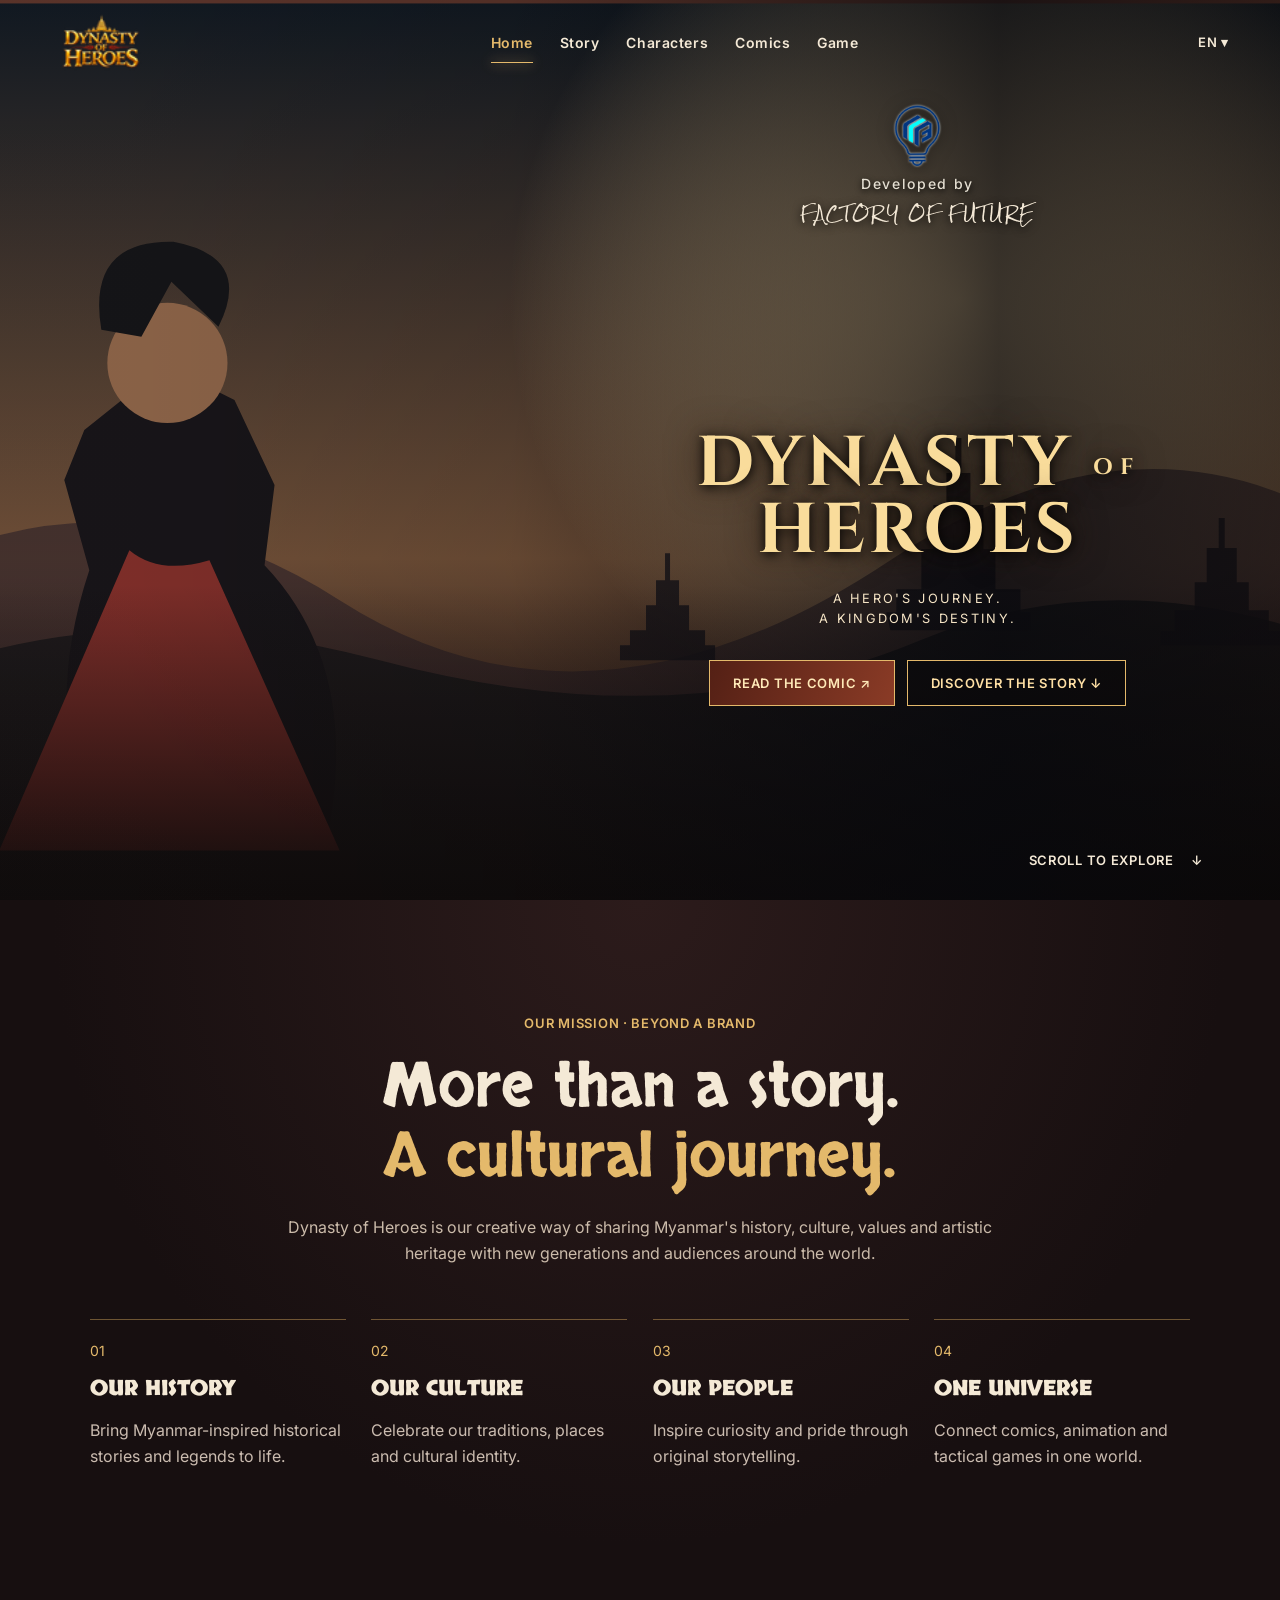
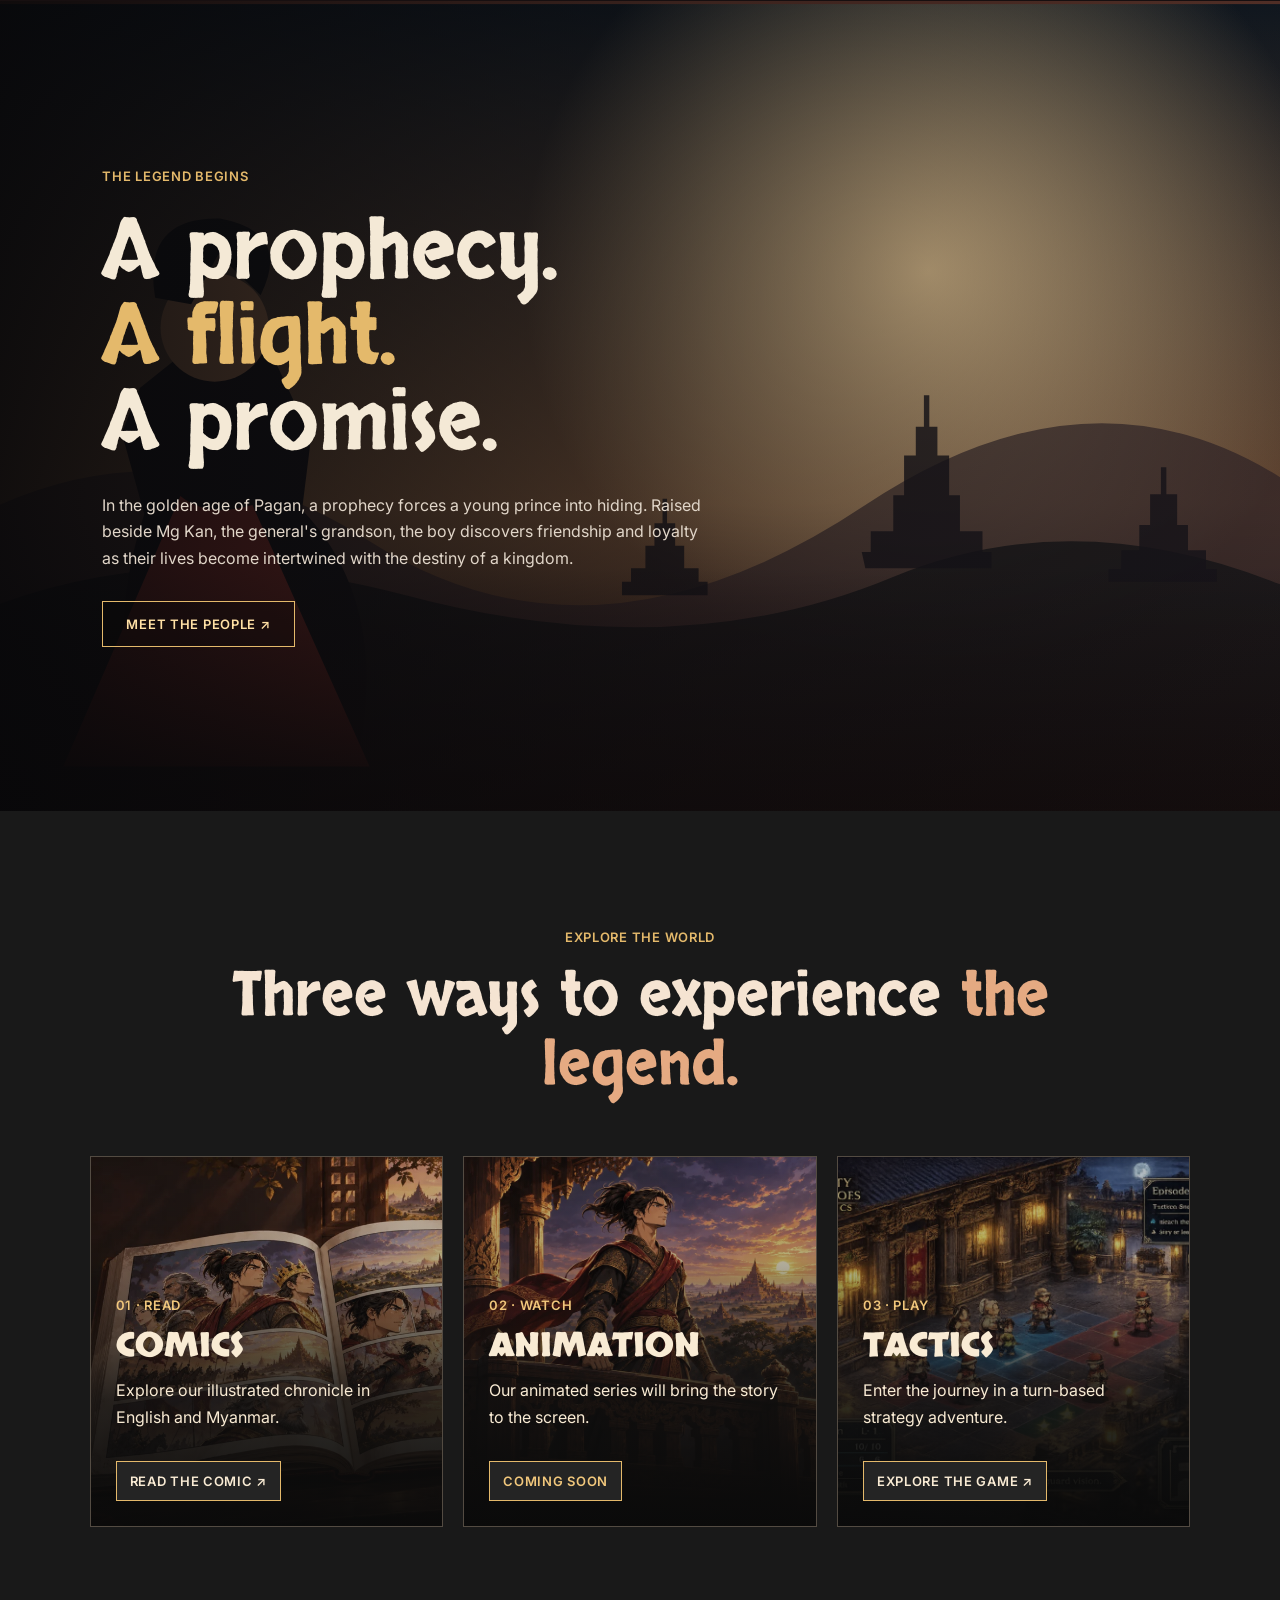
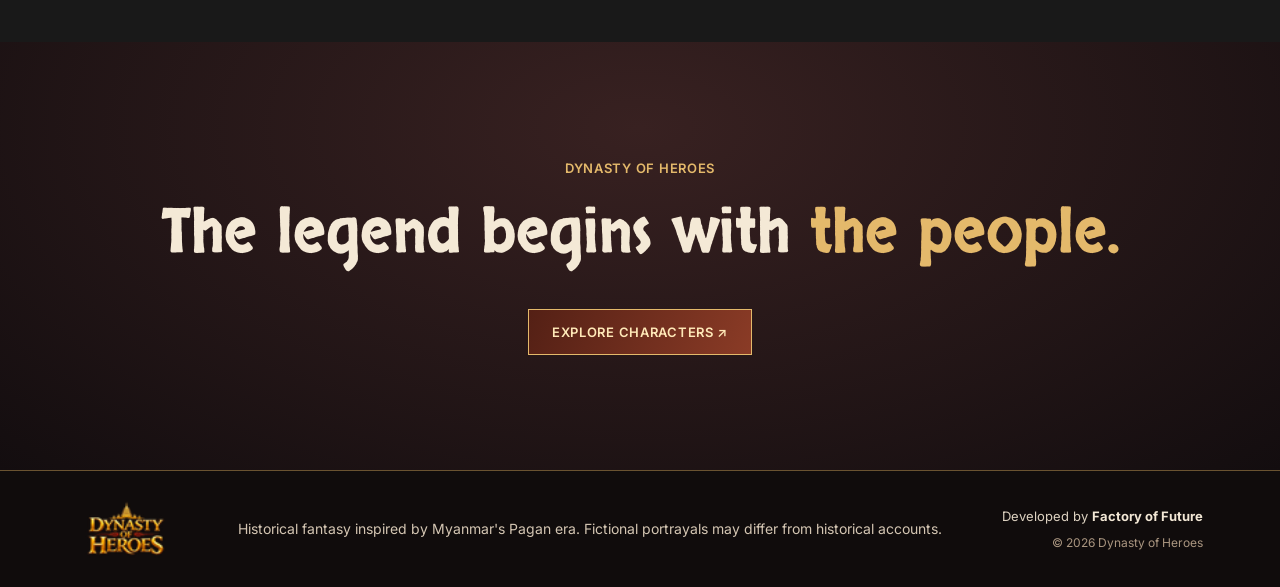
==== index.html @ d88816ef "Restore Cinzel hero title and balance homepage typography" ====
<!doctype html>
<html lang="en"><head><meta charset="utf-8"><meta name="viewport" content="width=device-width,initial-scale=1"><meta name="theme-color" content="#11100f"><title>Dynasty of Heroes — History Meets Legend</title><meta name="description" content="Discover Dynasty of Heroes: Myanmar-inspired history and culture through comics, animation and tactical games."><link rel="stylesheet" href="style.css?v=20261126-comics"><link rel="stylesheet" href="home-brand.css?v=20261126-home-type-mix"></head>
<body class="home-page"><div id="progress"></div><header class="site-header"><a class="brand" href="index.html" aria-label="Dynasty of Heroes homepage"><img class="brand-logo" src="assets/avatar.png" alt="Dynasty of Heroes"></a><button class="menu-toggle" aria-expanded="false" aria-label="Toggle menu">☰</button><nav class="site-menu"><a class="active" href="index.html">Home</a><a href="story.html">Story</a><a href="characters.html">Characters</a><a href="comics.html">Comics</a><a href="game.html">Game</a></nav><span class="language">EN ▾</span></header>
<main>
<section class="hero" id="home"><video class="hero-media" autoplay muted loop playsinline preload="metadata" poster="assets/hero-poster.svg"><source src="assets/GoldenWarrior_FutureWind_Banner_CalmDark.mp4" type="video/mp4"></video><div class="hero-shade"></div><div class="hero-copy"><div class="studio-credit"><img class="studio-credit__mark" src="assets/factory-of-future-mark.png" alt="" width="1143" height="1376"><span class="studio-credit__eyebrow">Developed by</span><span class="studio-credit__name">Factory of Future</span></div><h1>DYNASTY <i>OF</i><br>HEROES</h1><p>A HERO'S JOURNEY.<br>A KINGDOM'S DESTINY.</p><div class="actions"><a class="button gold" href="comics.html">READ THE COMIC ↗</a><a class="button outline" href="story.html">DISCOVER THE STORY ↓</a></div></div><div class="scroll-hint">SCROLL TO EXPLORE <span>↓</span></div></section>
<section class="purpose section-padding" id="mission"><div class="section-label">OUR MISSION · BEYOND A BRAND</div><h2>More than a story.<br><em>A cultural journey.</em></h2><p class="section-intro">Dynasty of Heroes is our creative way of sharing Myanmar's history, culture, values and artistic heritage with new generations and audiences around the world.</p><div class="four"><article><span>01</span><h3>OUR HISTORY</h3><p>Bring Myanmar-inspired historical stories and legends to life.</p></article><article><span>02</span><h3>OUR CULTURE</h3><p>Celebrate our traditions, places and cultural identity.</p></article><article><span>03</span><h3>OUR PEOPLE</h3><p>Inspire curiosity and pride through original storytelling.</p></article><article><span>04</span><h3>ONE UNIVERSE</h3><p>Connect comics, animation and tactical games in one world.</p></article></div></section>
<section class="story-scene" id="story"><video autoplay muted loop playsinline preload="none" poster="assets/hero-poster.svg"><source src="assets/HeroesBeneaththeGoldenPagoda_banner_4K.mp4" type="video/mp4"></video><div class="story-overlay"></div><div class="story-copy"><span class="section-label">THE LEGEND BEGINS</span><h2>A prophecy.<br><em>A flight.</em><br>A promise.</h2><p>In the golden age of Pagan, a prophecy forces a young prince into hiding. Raised beside Mg Kan, the general's grandson, the boy discovers friendship and loyalty as their lives become intertwined with the destiny of a kingdom.</p><a href="characters.html" class="button outline">MEET THE PEOPLE ↗</a></div></section>
<section class="experiences section-padding" id="experiences"><span class="section-label">EXPLORE THE WORLD</span><h2>Three ways to experience <em>the legend.</em></h2><div class="experience-grid"><article class="experience"><img src="assets/home-comics.webp" alt="An open Dynasty of Heroes comic" loading="lazy"><div class="experience-copy"><span>01 · READ</span><h3>COMICS</h3><p>Explore our illustrated chronicle in English and Myanmar.</p><a class="coming" href="comics.html">READ THE COMIC ↗</a></div></article><article class="experience"><img src="assets/home-animation.webp" alt="The hero overlooking ancient Bagan at dusk" loading="lazy"><div class="experience-copy"><span>02 · WATCH</span><h3>ANIMATION</h3><p>Our animated series will bring the story to the screen.</p><span class="coming">COMING SOON</span></div></article><article class="experience"><img src="assets/home-tactics.webp" alt="Dynasty of Heroes Tactics demo showing the palace escape mission" loading="lazy"><div class="experience-copy"><span>03 · PLAY</span><h3>TACTICS</h3><p>Enter the journey in a turn-based strategy adventure.</p><a class="coming" href="game.html">EXPLORE THE GAME ↗</a></div></article></div></section>
<section class="closing section-padding"><span class="section-label">DYNASTY OF HEROES</span><h2>The legend begins with <em>the people.</em></h2><a class="button gold" href="characters.html">EXPLORE CHARACTERS ↗</a></section></main>
<footer><a class="brand" href="index.html" aria-label="Dynasty of Heroes homepage"><img class="brand-logo" src="assets/avatar.png" alt="Dynasty of Heroes"></a><span>Historical fantasy inspired by Myanmar's Pagan era. Fictional portrayals may differ from historical accounts.</span><span class="site-credit">Developed by <strong>Factory of Future</strong><small>© 2026 Dynasty of Heroes</small></span></footer><script src="main.js"></script></body></html>
---- style.css ----
@import url('https://fonts.googleapis.com/css2?family=Cinzel:wght@400;500;600;700&family=Inter:wght@400;500;600&family=Skranji:wght@400;700&display=swap');
:root{--bg:#100c0c;--black:#151013;--gold:#e4b96b;--gold2:#f7deae;--cream:#f7e9cf;--maroon:#591e22;--line:rgba(225,177,99,.43)}*{box-sizing:border-box}html{scroll-behavior:smooth}body{margin:0;background:var(--bg);color:#f4e9d6;font-family:Georgia,serif;overflow-x:hidden}a{color:inherit;text-decoration:none}button{font:inherit;cursor:pointer}button:focus-visible,a:focus-visible,.character-card:focus-visible{outline:2px solid #f2ce83;outline-offset:4px}img{max-width:100%;display:block}em{font-style:normal;color:var(--gold)}h1,h2,h3,p{margin-top:0}h1,h2,h3{font-family:Cinzel,Georgia,serif}#progress{position:fixed;top:0;left:0;height:2px;width:0;background:var(--gold);z-index:150}.site-header{position:fixed;left:0;right:0;top:0;z-index:100;min-height:76px;display:flex;align-items:center;justify-content:space-between;gap:20px;padding:12px clamp(20px,4vw,74px);background:linear-gradient(180deg,rgba(8,8,12,.91),rgba(8,8,12,.56) 78%,transparent);border-bottom:1px solid rgba(255,208,120,.12);backdrop-filter:blur(8px)}.brand{display:flex;align-items:center;gap:9px;color:var(--gold2);font-family:Cinzel,Georgia,serif;font-size:18px;line-height:1;font-weight:700;letter-spacing:.06em;white-space:nowrap}.brand small{display:block;font-size:13px;margin-top:4px}.temple{font-size:36px;color:var(--gold)}.site-menu{display:flex;gap:clamp(12px,2.1vw,34px);align-items:center}.site-menu a{font:600 11px Inter,sans-serif;letter-spacing:.13em;position:relative;transition:color .25s}.site-menu a:hover,.site-menu a.active{color:var(--gold)}.site-menu a.active:after{content:'';position:absolute;height:1px;background:var(--gold);left:0;right:0;bottom:-12px;box-shadow:0 0 12px var(--gold)}.language{font:600 11px Inter,sans-serif;letter-spacing:.08em}.menu-toggle{display:none;background:none;color:var(--gold2);border:1px solid var(--line);padding:8px 12px}.section-label,.eyebrow{font:600 11px Inter,sans-serif;letter-spacing:.28em;color:var(--gold);text-transform:uppercase}.hero{height:100svh;min-height:580px;position:relative;display:flex;align-items:center;justify-content:flex-end;isolation:isolate}.hero-media,.story-scene video{position:absolute;inset:0;width:100%;height:100%;object-fit:cover;z-index:-2;background:linear-gradient(100deg,#24120f,#654233)}.hero-shade{position:absolute;inset:0;z-index:-1;background:linear-gradient(90deg,rgba(0,0,0,.04) 10%,rgba(0,0,0,.12) 40%,rgba(6,7,11,.75) 78%,rgba(5,4,5,.5)),linear-gradient(0deg,#100c0c,transparent 35%)}.hero-copy{width:min(520px,43vw);margin-right:clamp(25px,8vw,150px);padding-top:80px;text-align:center}.hero-copy h1{font-size:clamp(43px,5.5vw,94px);line-height:.95;letter-spacing:.045em;margin:17px 0 24px;text-shadow:0 2px 12px #000,0 0 35px #25170c;color:#f9dc9b}.hero-copy h1 i{display:inline-block;font-style:normal;font-size:.32em;letter-spacing:.3em;vertical-align:middle}.hero-copy p{letter-spacing:.18em;font-size:clamp(12px,1vw,17px);line-height:1.6;color:#f6e5c6}.actions{display:flex;gap:12px;justify-content:center;margin-top:30px;flex-wrap:wrap}.button{font:600 11px Inter,sans-serif;letter-spacing:.12em;display:inline-flex;align-items:center;justify-content:center;text-align:center;min-height:46px;padding:13px 23px;border:1px solid var(--gold);transition:background .25s,transform .3s,box-shadow .3s}.button:hover{transform:translateY(-2px);box-shadow:0 6px 30px rgba(226,164,73,.19)}.button.gold{background:linear-gradient(110deg,#542015,#8a3b26);color:#ffe9b8}.button.outline{background:rgba(10,8,8,.34);color:#ffe0a5}.scroll-hint{position:absolute;bottom:32px;right:6%;font:600 10px Inter,sans-serif;letter-spacing:.18em}.scroll-hint span{margin-left:14px}.section-padding{padding:clamp(70px,9vw,145px) clamp(22px,7vw,125px)}.purpose{background:radial-gradient(ellipse at center top,#2c1b1b,#170f10 65%);text-align:center}.purpose h2,.experiences h2,.closing h2{font-size:clamp(34px,4.8vw,72px);line-height:1.13;font-weight:500;margin:22px 0}.section-intro{max-width:750px;line-height:1.8;color:#cbbbaa;margin:0 auto 52px}.four{display:grid;grid-template-columns:repeat(4,1fr);gap:clamp(17px,2vw,35px);text-align:left}.four article{border-top:1px solid var(--line);padding-top:20px}.four article span{color:var(--gold);font-size:14px}.four h3{font-size:21px;margin:14px 0}.four p{font-size:15px;line-height:1.65;color:#cbbcb0}.story-scene{position:relative;min-height:90svh;display:flex;align-items:center;isolation:isolate;background:#191518}.story-scene video{object-position:center}.story-overlay{position:absolute;inset:0;background:linear-gradient(90deg,rgba(7,7,9,.9),rgba(7,7,9,.38) 56%,rgba(7,7,9,.15)),linear-gradient(0deg,#160e0e,transparent 30%);z-index:-1}.story-copy{margin-left:clamp(24px,8vw,150px);width:min(600px,74vw);padding:100px 0}.story-copy h2{font-size:clamp(48px,6.5vw,110px);font-weight:500;line-height:1.03;margin:25px 0}.story-copy p{font-size:clamp(16px,1.35vw,20px);line-height:1.8;color:#e1d6c9;margin-bottom:30px}.experiences{background:#191919;color:#f5e4d2;text-align:center}.experiences h2{max-width:900px;margin:16px auto 55px}.experiences em{color:#e5aa82}.experience-grid{display:grid;grid-template-columns:repeat(3,minmax(0,1fr));gap:20px}.experience{height:clamp(300px,29vw,440px);position:relative;text-align:left;overflow:hidden;background:#151515;border:1px solid rgba(184,164,139,.38)}.experience img{position:absolute;inset:0;width:100%;height:100%;object-fit:cover;filter:saturate(.72)}.experience img[src$="home-comics.webp"]{object-position:65% center}
.experience img[src$="home-animation.webp"]{object-position:center 22%}
.experience:after{content:'';position:absolute;inset:0;background:linear-gradient(0deg,rgba(10,10,10,.98),rgba(14,14,14,.86) 34%,rgba(18,18,18,.30) 72%,rgba(18,18,18,.20))}.experience-copy{position:absolute;z-index:1;inset:auto 20px 25px 25px;color:#f9ebd4}.experience-copy span{font:600 11px Inter,sans-serif;letter-spacing:.15em;color:#f1c77c}.experience-copy h3{font-size:clamp(27px,2.6vw,43px);margin:9px 0}.experience-copy p{font-size:14px;line-height:1.65;max-width:290px}.experience-copy .coming{display:inline-block;margin-top:15px;padding:11px 13px;border:1px solid var(--gold);background:#242424;font-size:10px}.closing{text-align:center;background:radial-gradient(ellipse at 50% 20%,#382121,#130d0f)}.closing .button{margin-top:18px}footer{border-top:1px solid var(--line);padding:28px clamp(20px,6vw,95px);display:flex;align-items:center;justify-content:space-between;gap:20px;font:12px Inter,sans-serif;color:#aa9680}footer .brand{font-size:14px;color:var(--gold)}.characters-intro{text-align:center;padding:180px 25px 90px;background:linear-gradient(180deg,rgba(14,10,12,.62),#120c0e),url('assets/sunset.svg') center/cover}.characters-intro h1{font-size:clamp(54px,8vw,135px);font-weight:500;margin:15px 0 26px;color:#f7dba2}.fiction{margin:auto;max-width:850px;border-top:1px solid var(--line);padding-top:27px}.fiction h2{color:var(--gold);font-size:23px}.fiction p{line-height:1.8;color:#decfba;font-size:15px}.roster-section{padding:55px clamp(20px,5vw,85px) 40px;background:linear-gradient(135deg,#211113,#100d0f 55%)}.roster-section:nth-of-type(odd){background:linear-gradient(110deg,#140d10,#291718)}.roster-heading{display:flex;gap:24px;align-items:center;margin-bottom:28px;border-bottom:1px solid var(--line);padding-bottom:13px}.roster-heading span{color:var(--gold);font:12px Inter,sans-serif}.roster-heading h2{margin:0;font-size:clamp(23px,3vw,40px);font-weight:500}.roster-heading small{font-size:.42em;letter-spacing:.1em;color:var(--gold);display:inline-block;margin-left:12px}.roster-grid{display:grid;grid-template-columns:repeat(4,minmax(0,1fr));gap:18px}.roster-grid#roster-main{grid-template-columns:minmax(210px,320px)}.character-card{background:linear-gradient(#29191b,#130e10);border:1px solid rgba(214,169,92,.47);padding:0;min-width:0;text-align:left;color:var(--cream);overflow:hidden;cursor:pointer;transition:transform .3s,border-color .3s,box-shadow .3s}.character-card:hover{transform:translateY(-5px);border-color:var(--gold);box-shadow:0 14px 40px rgba(0,0,0,.3)}.portrait{aspect-ratio:3/4;overflow:hidden;position:relative;background:radial-gradient(circle at 50% 20%,#805d43,#171115)}.portrait img{width:100%;height:100%;object-fit:cover;object-position:center 20%;transition:transform .45s}.character-card:hover img{transform:scale(1.04)}.character-summary{padding:18px 15px 20px}.character-summary h3{margin:0 0 7px;font:500 clamp(17px,1.5vw,23px) Cinzel,serif}.character-summary p{margin:0 0 15px;color:#c9ab7e;font-style:italic;font-size:14px}.view-profile{font:600 11px Inter,sans-serif;color:var(--gold);letter-spacing:.12em;border-top:1px solid rgba(214,169,92,.23);display:block;padding-top:12px}.modal{position:fixed;inset:0;z-index:200;display:none;align-items:center;justify-content:center;padding:25px;background:rgba(4,4,6,.87);backdrop-filter:blur(12px)}.modal.open{display:flex}.modal-inner{position:relative;width:min(1280px,96vw);max-height:93vh;overflow:auto;display:grid;grid-template-columns:46% 54%;border:2px solid #b47b30;background:radial-gradient(circle at 100% 0%,#241c1d,#100e11 70%);box-shadow:0 0 0 6px rgba(15,9,5,.8),0 0 0 8px rgba(224,169,78,.5),0 30px 100px #000}.modal-close{position:absolute;right:17px;top:16px;z-index:1;background:#581b21;border:1px solid var(--gold);color:#ffe0a7;width:47px;height:47px;font-size:32px}.modal-image{min-height:570px;background:#36251c}.modal-image img{width:100%;height:100%;object-fit:cover;object-position:center top}.modal-text{padding:clamp(35px,4.2vw,75px);overflow:auto}.modal-text h2{font-size:clamp(45px,5vw,83px);font-weight:500;margin:17px 0 0;color:#f4d49c}.detail-title{color:var(--gold);font-size:26px;font-style:italic}.modal-text blockquote{margin:20px 0;font-size:19px;color:#e6cfab;font-style:italic}.modal-text p{line-height:1.7;color:#e3d5c5}.facts{margin:27px 0;border-top:1px solid var(--line)}.facts div{border-bottom:1px solid var(--line);padding:14px 0;display:grid;grid-template-columns:125px 1fr;gap:15px}.facts b{color:var(--gold);font-size:13px}.facts span{font-size:15px}.modal-text h3{font-size:22px;color:var(--gold)}.trait-list{display:grid;grid-template-columns:repeat(2,1fr);gap:12px}.trait{border:1px solid var(--line);padding:15px;background:linear-gradient(120deg,rgba(50,80,28,.3),transparent);text-align:center;font-size:13px}.trait span{display:block;font-size:27px;color:#b9db73;margin-bottom:8px}@media(min-width:1500px){.roster-grid{grid-template-columns:repeat(6,minmax(0,1fr))}}@media(max-width:950px){.site-header{min-height:68px}.menu-toggle{display:block}.site-menu{position:absolute;top:68px;left:0;right:0;display:none;flex-direction:column;background:#130e11;padding:30px}.site-menu.open{display:flex}.language{display:none}.hero-copy{width:55%;margin-right:3vw}.four{grid-template-columns:repeat(2,1fr)}.experience-grid{grid-template-columns:1fr}.experience{height:360px}.roster-grid{grid-template-columns:repeat(3,minmax(0,1fr))}.modal-inner{grid-template-columns:42% 58%}.modal-text{padding:32px}.modal-image{min-height:500px}}@media(max-width:600px){.hero{min-height:650px;height:100svh;align-items:flex-end;justify-content:center}.hero-copy{width:100%;margin:0;padding:30px 20px 90px}.hero-shade{background:linear-gradient(0deg,#130b0d 5%,rgba(15,9,11,.68) 50%,rgba(15,9,11,.08))}.hero-media{object-position:34% center}.hero-copy h1{font-size:54px}.four{grid-template-columns:1fr}.story-copy{margin-left:22px;width:85vw}.story-copy h2{font-size:54px}.roster-section{padding:38px 15px}.roster-grid{grid-template-columns:repeat(2,minmax(0,1fr));gap:10px}.roster-grid#roster-main{grid-template-columns:1fr 1fr}.character-summary{padding:12px}.character-summary h3{font-size:15px}.character-summary p{font-size:12px}.roster-heading h2{font-size:24px}.roster-heading small{display:block;margin:5px 0 0}.modal{padding:15px}.modal-inner{grid-template-columns:1fr;max-height:94vh}.modal-image{min-height:0;height:35vh}.modal-text{padding:25px}.modal-text h2{font-size:44px}.facts div{grid-template-columns:90px 1fr}.characters-intro{padding-top:130px}footer{flex-direction:column;text-align:center}}@media(prefers-reduced-motion:reduce){*,*:before,*:after{scroll-behavior:auto!important;transition:none!important;animation:none!important}}
/* Approved DOH portraits: one 6-column × 4-row sprite sheet; replaces placeholders on upload. */
.has-character-sprite .portrait,.has-character-sprite .modal-image{background-image:url('assets/DOH_22_Character_Portraits_Sprite.jpg');background-size:600% 400%;background-position:var(--sprite-x,0%) var(--sprite-y,0%);background-repeat:no-repeat}
.has-character-sprite .portrait img,.has-character-sprite .modal-image img{opacity:0}

/* Character page approved hero composition — wide Pagan panorama, centered main hero. */
.characters-intro.character-feature-banner{min-height:730px;padding:116px 24px 56px;text-align:center;background:
linear-gradient(180deg,rgba(11,8,12,.38) 0%,rgba(14,10,11,.12) 30%,rgba(14,9,11,.78) 100%),
url("assets/sunset.svg") center center/cover no-repeat;display:flex;flex-direction:column;align-items:center;}
.character-feature-banner h1{font-weight:500;letter-spacing:.13em;font-size:clamp(54px,6vw,105px);line-height:1.1;margin:12px 0 32px;text-shadow:0 4px 30px rgba(0,0,0,.9)}
.feature-center{width:100%;display:flex;flex-direction:column;align-items:center;gap:15px}
.feature-index{font:600 11px Inter,sans-serif;color:#f4d394;letter-spacing:.27em;text-shadow:0 2px 13px #000}
.character-feature-banner .roster-grid#roster-main{display:block;width:min(360px,84vw);margin:auto}
.character-feature-banner .character-card{width:100%;text-align:center;background:linear-gradient(180deg,rgba(23,16,17,.36),rgba(20,13,15,.95));border:1px solid #d1a25d;box-shadow:0 14px 50px rgba(0,0,0,.52)}
.character-feature-banner .portrait{height:260px;aspect-ratio:auto;background-color:#281b20}
.character-feature-banner .portrait img{object-position:center 26%}
.character-feature-banner .character-summary{padding:13px 18px 17px}
.character-feature-banner .character-summary h3{font-size:25px}
.character-feature-banner .character-summary p{font-size:16px;margin-bottom:7px}
.character-feature-banner .view-profile{margin:10px auto 0;max-width:210px;padding:12px;border:1px solid rgba(227,181,109,.65);background:rgba(61,24,24,.48)}
.character-disclaimer{background:#1b1011;text-align:center;padding:20px 24px 28px;border-bottom:1px solid rgba(225,177,99,.3)}
.character-disclaimer .fiction{padding-top:15px}
.character-disclaimer .fiction h2{font-size:17px;margin:0 0 8px}
.character-disclaimer .fiction p{font-size:13px;line-height:1.5;margin:0}
@media(max-width:600px){.characters-intro.character-feature-banner{padding:110px 12px 26px;min-height:640px}.character-feature-banner h1{font-size:43px;letter-spacing:.07em}.character-feature-banner .portrait{height:240px}.character-disclaimer{padding:15px}.character-feature-banner .roster-grid#roster-main{width:min(290px,88vw)}}

/* Character hero: one continuous cinematic banner, no isolated top card or blank column. */
.characters-intro.character-feature-banner{
  position:relative;overflow:hidden;isolation:isolate;
  min-height:clamp(620px,67vw,850px);
  display:flex;flex-direction:column;justify-content:flex-start;align-items:center;
  padding:116px clamp(18px,5vw,75px) 45px;
  background:linear-gradient(180deg,rgba(8,8,12,.30) 0%,rgba(10,8,11,.12) 40%,rgba(12,8,10,.93) 100%),url("assets/sunset.svg") center/cover no-repeat;
}
.characters-intro.character-feature-banner::before{
 content:"";position:absolute;inset:0;z-index:-1;pointer-events:none;
 background:radial-gradient(ellipse 48% 52% at 52% 64%,rgba(191,103,52,.12),transparent),linear-gradient(90deg,rgba(0,0,0,.17),transparent 40%,rgba(0,0,0,.2));
}
.character-feature-banner h1{margin:12px auto 28px;text-align:center;font-size:clamp(52px,5.5vw,92px);line-height:1.15;letter-spacing:.13em}
.character-feature-banner .feature-center{width:min(100%,1050px);min-height:380px;display:flex;flex-direction:column;align-items:center;gap:4px}
.character-feature-banner .roster-grid#roster-main{width:100%;max-width:none;margin:0;display:flex;justify-content:center}
.character-feature-banner .roster-grid#roster-main .character-card{
 position:relative;display:grid;grid-template-columns:minmax(240px,46%) minmax(270px,1fr);
 align-items:center;overflow:visible;width:min(100%,960px);min-height:355px;
 background:transparent;border:none;box-shadow:none;text-align:left;
 transform:none;
}
.character-feature-banner .roster-grid#roster-main .character-card:hover{box-shadow:none;transform:none}
.character-feature-banner .roster-grid#roster-main .portrait{
 width:100%;height:350px;aspect-ratio:auto;border:none;
 background-color:transparent;background-repeat:no-repeat;
 background-size:contain;background-position:center 30%;
 overflow:hidden;
 mask-image:linear-gradient(to bottom,#000 72%,transparent 100%);
 -webkit-mask-image:linear-gradient(to bottom,#000 72%,transparent 100%)
}
.character-feature-banner .roster-grid#roster-main .portrait img{
 width:100%;height:100%;object-fit:contain;object-position:center bottom;
 filter:drop-shadow(0 14px 27px rgba(0,0,0,.65))
}
.character-feature-banner .roster-grid#roster-main .character-summary{
 display:flex;flex-direction:column;align-items:flex-start;justify-content:center;
 padding:25px 14px 20px clamp(15px,3vw,56px);
 text-align:left;
}
.character-feature-banner .roster-grid#roster-main .character-summary h3{font-size:clamp(35px,3.8vw,64px);font-weight:400;margin-bottom:8px;text-shadow:0 3px 20px #130809}
.character-feature-banner .roster-grid#roster-main .character-summary p{font-size:clamp(19px,1.7vw,28px);color:#f4bd71;margin:0 0 18px}
.character-feature-banner .roster-grid#roster-main .view-profile{
 max-width:none;margin:0;padding:14px 24px;
 color:var(--gold2);font:600 11px Inter,sans-serif;
 border:1px solid var(--gold);letter-spacing:.16em;
 background:rgba(30,11,13,.76);transition:background .2s
}
.character-feature-banner .roster-grid#roster-main .character-card:hover .view-profile{background:rgba(97,40,23,.93)}
.character-disclaimer{position:relative;z-index:1}
@media(max-width:700px){
 .characters-intro.character-feature-banner{min-height:630px;padding:100px 14px 20px}
 .character-feature-banner h1{font-size:clamp(43px,9vw,70px);letter-spacing:.055em;margin-bottom:15px}
 .character-feature-banner .feature-center{min-height:440px}
 .character-feature-banner .roster-grid#roster-main .character-card{grid-template-columns:1fr;min-height:0;max-width:375px}
 .character-feature-banner .roster-grid#roster-main .portrait{height:280px}
 .character-feature-banner .roster-grid#roster-main .character-summary{padding:5px 10px 20px;align-items:center;text-align:center}
 .character-feature-banner .roster-grid#roster-main .character-summary h3{font-size:34px}
 .character-feature-banner .roster-grid#roster-main .character-summary p{font-size:20px;margin-bottom:12px}
 .character-feature-banner .roster-grid#roster-main .view-profile{margin:0 auto}
}

/* ==========================================================================
   DYNASTY OF HEROES | Characters page V4
   Layer contract:
   1. Full-page forest parallax: assets/characters-forest.svg
   2. Featured Mg Kan scene: assets/characters-forest.svg (replace separately)
   3. Independent hero foreground: assets/mg-kan-cutout.png
      (original cinematic video is shown until transparent PNG is provided)
   4. Every title, caption, and Details control is real HTML.
   ========================================================================== */
body.characters-page{background:#0d1011;isolation:isolate}
.characters-page-backdrop{position:fixed;inset:0;overflow:hidden;z-index:0;pointer-events:none}
.characters-page-backdrop__art{position:absolute;inset:-16%;background:
  linear-gradient(180deg,rgba(9,12,13,.22),rgba(10,10,13,.58) 47%,rgba(7,7,11,.88)),
  url("assets/characters-forest.svg") center center/cover no-repeat;
  transform:translate3d(0,var(--character-parallax,0px),0);
  will-change:transform;}
.characters-page main{position:relative;z-index:1}
.characters-page footer{position:relative;z-index:2;background:#100d0d}
.characters-page .site-header{position:fixed;background:linear-gradient(180deg,rgba(12,12,16,.80),rgba(15,11,14,.28));backdrop-filter:blur(9px);-webkit-backdrop-filter:blur(9px);border-bottom:1px solid rgba(226,187,113,.27)}
/* Header banner retains its own Pagan vista, not the forest scene. */
.characters-page .characters-intro.character-top-banner{
  min-height:270px;display:flex;flex-direction:column;justify-content:center;align-items:center;
  padding:94px 22px 31px;position:relative;text-align:center;
  background:
    linear-gradient(180deg,rgba(14,11,15,.52),rgba(14,9,11,.30) 60%,rgba(12,9,10,.79)),
    url("assets/sunset.svg") center center/cover no-repeat;
  border-bottom:1px solid #b17d39;
}
.characters-page .character-top-banner h1{
  font-size:clamp(50px,6vw,94px);font-weight:500;letter-spacing:.11em;
  margin:8px 0 6px;line-height:1.05;color:#f2d294;
  text-shadow:0 4px 26px rgba(0,0,0,.72)
}
.characters-page .characters-tagline{font-size:clamp(14px,1.22vw,18px);line-height:1.4;color:#f5e4c8;text-shadow:0 2px 13px #000;margin:8px 0 0}
.featured-hero{
  position:relative;isolation:isolate;overflow:hidden;
  min-height:clamp(340px,31vw,525px);display:flex;align-items:stretch;
  border-bottom:1px solid rgba(218,168,84,.55);
  background:#18211d;
}
.featured-hero__scene{
  position:absolute;inset:-16%;z-index:-2;
  background:
    linear-gradient(90deg,rgba(13,16,14,.06) 0%,rgba(13,16,14,.14) 41%,rgba(8,10,12,.62) 67%,rgba(7,8,9,.77)),
    url("assets/characters-forest.svg") center center/cover no-repeat;
  transform:translate3d(0,var(--feature-parallax,0px),0);
  will-change:transform;
}
.featured-hero:after{content:"";position:absolute;inset:0;pointer-events:none;z-index:-1;
  background:linear-gradient(0deg,rgba(9,8,10,.8) 0%,transparent 21%,transparent 72%,rgba(11,10,14,.17)),
  radial-gradient(ellipse at 29% 41%,rgba(225,173,93,.16),transparent 45%);
}
.featured-hero__content{
 width:min(100%,1430px);margin:auto;min-height:inherit;
 display:grid;grid-template-columns:54% 46%;align-items:stretch;
 padding:0 clamp(15px,3vw,40px);
}
.featured-hero__portrait{position:relative;min-height:inherit;overflow:hidden;pointer-events:none}
.featured-hero__video-fallback{
 position:absolute;inset:-5% auto -5% -16%;width:126%;height:110%;max-width:none;
 display:block;object-fit:cover;object-position:12% center;
 filter:contrast(1.07) saturate(.83) brightness(.79);
 mask-image:linear-gradient(90deg,transparent,#000 20%,#000 68%,transparent 98%),linear-gradient(180deg,#000 76%,transparent);
 -webkit-mask-image:linear-gradient(90deg,transparent,#000 20%,#000 68%,transparent 98%);
}
.featured-hero__cutout{
 position:absolute;bottom:-1%;left:0;width:100%;height:106%;object-fit:contain;object-position:center bottom;
 opacity:0;transition:opacity .35s ease;filter:drop-shadow(0 13px 35px rgba(0,0,0,.4));}
.featured-hero.has-cutout .featured-hero__cutout{opacity:1}
.featured-hero.has-cutout .featured-hero__video-fallback{opacity:0;visibility:hidden}
.featured-hero__copy{position:relative;padding:clamp(28px,4vw,65px) 12px;display:flex;flex-direction:column;justify-content:center;align-items:flex-start}
.featured-hero__copy h2{font-size:clamp(41px,5vw,82px);line-height:1;letter-spacing:.08em;font-weight:500;color:var(--gold2);margin:13px 0 2px;text-shadow:0 3px 20px #0d0b0e}
.featured-hero__subtitle{font-size:clamp(21px,2vw,28px);font-style:italic;color:#f2c880;margin:5px 0 16px}
.featured-hero__description{font-size:clamp(15px,1.37vw,20px);line-height:1.65;color:#f6ead6;width:min(445px,100%);margin:0 0 25px;text-shadow:0 2px 10px #0a0808}
.featured-hero__details{background:rgba(54,21,21,.59);color:#f7dc9e;min-height:48px}
.characters-page .character-disclaimer{background:rgba(16,13,14,.86);border-bottom:1px solid rgba(223,165,87,.28)}
.characters-page .roster-section{background:linear-gradient(180deg,rgba(12,10,12,.91),rgba(21,13,17,.87))!important;position:relative;backdrop-filter:blur(3px);border-bottom:1px solid rgba(199,143,75,.12)}
.characters-page .roster-section:nth-of-type(odd){background:linear-gradient(100deg,rgba(13,10,13,.89),rgba(26,14,18,.88))!important}
.characters-page #roster-family{grid-template-columns:repeat(7,minmax(0,1fr));gap:clamp(9px,1vw,16px)}
.characters-page .character-card{background:linear-gradient(160deg,#322025,#130d10);border-color:rgba(219,160,77,.65)}
.characters-page .character-card .portrait{overflow:hidden}
.characters-page .character-card[data-character-id="nga-htwe-yu"] .portrait{background-image:none!important}
.characters-page .character-card[data-character-id="nga-htwe-yu"] .portrait img{opacity:1!important;object-fit:cover;object-position:50% 16%}
.characters-page .character-summary h3,.characters-page .character-summary p,.characters-page .view-profile{position:relative;z-index:1}
/* labels are actual elements generated in characters.js, never burned into portrait pixels */
@media(max-width:1400px){.characters-page #roster-family{grid-template-columns:repeat(4,minmax(0,1fr));}}
@media(max-width:800px){.characters-page #roster-family{grid-template-columns:repeat(3,minmax(0,1fr));}}
@media(max-width:600px){
 .characters-page .characters-intro.character-top-banner{min-height:220px;padding:83px 12px 23px}
 .characters-page .character-top-banner h1{font-size:42px;letter-spacing:.04em}
 .featured-hero{min-height:620px}
 .featured-hero__content{grid-template-columns:1fr;grid-template-rows:340px auto;padding:0 16px}
 .featured-hero__portrait{min-height:340px}
 .featured-hero__video-fallback{inset:0 auto 0 -10%;width:120%;height:100%}
 .featured-hero__copy{padding:16px 12px 32px;align-items:center;text-align:center}
 .featured-hero__copy h2{font-size:44px}
 .featured-hero__subtitle{font-size:23px;margin:5px 0 12px}
 .featured-hero__description{margin:0 0 18px;font-size:15px}
 .characters-page #roster-family{grid-template-columns:repeat(2,minmax(0,1fr));gap:10px}
 .characters-page-backdrop__art,.featured-hero__scene{will-change:auto}
}
@media(prefers-reduced-motion:reduce){
 .characters-page-backdrop__art,.featured-hero__scene{transform:none!important;will-change:auto}
 .featured-hero__video-fallback{display:none}
}
/* One image setting controls the forest across the scrolling page AND Mg Kan section.
   Change this URL when a newly approved background is uploaded. */
body.characters-page{--characters-world-image:url("assets/characters-forest.svg")}
.characters-page-backdrop__art{background-image:linear-gradient(180deg,rgba(9,12,13,.22),rgba(10,10,13,.58) 47%,rgba(7,7,11,.88)),var(--characters-world-image)}
.featured-hero__scene{background-image:linear-gradient(90deg,rgba(13,16,14,.06) 0%,rgba(13,16,14,.14) 41%,rgba(8,10,12,.62) 67%,rgba(7,8,9,.77)),var(--characters-world-image)}
/* No sprite sheet may replace Nga Htwe Yu's distinct dark blue-gray headwrap. */
.has-character-sprite .characters-page .character-card[data-character-id="nga-htwe-yu"] .portrait{background-image:none!important}
.has-character-sprite .characters-page .character-card[data-character-id="nga-htwe-yu"] .portrait img{opacity:1!important}
.has-character-sprite .modal[data-character-id="nga-htwe-yu"] .modal-image{background-image:none!important}
.has-character-sprite .modal[data-character-id="nga-htwe-yu"] .modal-image img{opacity:1!important}


/* Batch-one sprite is optional and only affects these ten character panels.
   Each panel's label and Details button remain native, editable HTML. */
.has-first-ten-sprite .characters-page .character-card:is(
 [data-character-id="mg-kyan"],
 [data-character-id="pyin-sa"],
 [data-character-id="anawrahta"],
 [data-character-id="min-sithu"],
 [data-character-id="a-may-mya"],
 [data-character-id="nga-pyae-wa"],
 [data-character-id="nga-htoo"],
 [data-character-id="nga-than"],
 [data-character-id="nga-nyo"],
 [data-character-id="mae-pan"]
) .portrait,
.has-first-ten-sprite .characters-page .modal:is(
 [data-character-id="mg-kyan"],
 [data-character-id="pyin-sa"],
 [data-character-id="anawrahta"],
 [data-character-id="min-sithu"],
 [data-character-id="a-may-mya"],
 [data-character-id="nga-pyae-wa"],
 [data-character-id="nga-htoo"],
 [data-character-id="nga-than"],
 [data-character-id="nga-nyo"],
 [data-character-id="mae-pan"]
) .modal-image{
 background-image:url("assets/DOH_First10_Illustrated_Sprite.webp")!important;
 background-size:500% auto!important;
 background-position:var(--batch1-x,0%) var(--batch1-y,0%)!important;
 background-repeat:no-repeat!important;
}
.has-first-ten-sprite .characters-page .character-card:is(
 [data-character-id="mg-kyan"],
 [data-character-id="pyin-sa"],
 [data-character-id="anawrahta"],
 [data-character-id="min-sithu"],
 [data-character-id="a-may-mya"],
 [data-character-id="nga-pyae-wa"],
 [data-character-id="nga-htoo"],
 [data-character-id="nga-than"],
 [data-character-id="nga-nyo"],
 [data-character-id="mae-pan"]
) .portrait img,
.has-first-ten-sprite .characters-page .modal:is(
 [data-character-id="mg-kyan"],
 [data-character-id="pyin-sa"],
 [data-character-id="anawrahta"],
 [data-character-id="min-sithu"],
 [data-character-id="a-may-mya"],
 [data-character-id="nga-pyae-wa"],
 [data-character-id="nga-htoo"],
 [data-character-id="nga-than"],
 [data-character-id="nga-nyo"],
 [data-character-id="mae-pan"]
) .modal-image img{
 opacity:0!important;
}

/* The approved Characters header artwork is a swappable, independent image.
   Upload the banner as assets/characters-top-banner.png.
   Until uploaded, the existing sunset.svg remains the fallback. All text remains HTML. */
.characters-page .characters-intro.character-top-banner {
  background-image:
    linear-gradient(180deg,rgba(12,10,14,.36),rgba(12,10,14,.24) 57%,rgba(10,8,11,.75)),
    url("assets/characters-top-banner.png"),
    url("assets/sunset.svg");
  background-position:center,center,center;
  background-size:cover,cover,cover;
  background-repeat:no-repeat;
}

/* === Characters cinematic world background: final asset wiring ===
   Background image fills the viewport, remains independent of cards and Mg Kan.
   Every heading, subtitle, name, description and button remains editable HTML.
   To change backgrounds, swap the files below. */
body.characters-page{
  --characters-world-image:url("assets/characters-world-cinematic.webp");
  background:#0e1011;
}
.characters-page .characters-page-backdrop{
  position:fixed;inset:0;width:100vw;height:100dvh;
  overflow:hidden;z-index:0;pointer-events:none;
}
.characters-page .characters-page-backdrop__art{
  position:absolute;inset:-12%;
  background-image:
    linear-gradient(180deg,rgba(9,11,13,.16) 0%,rgba(9,11,13,.28) 55%,rgba(7,7,9,.52) 100%),
    var(--characters-world-image);
  background-repeat:no-repeat;
  background-size:cover;
  background-position:center center;
  transform:translate3d(0,var(--character-parallax,0px),0);
}
.characters-page .characters-intro.character-top-banner{
  min-height:clamp(255px,22vw,355px);
  background-image:
    linear-gradient(180deg,rgba(12,11,15,.19),rgba(12,10,14,.24) 56%,rgba(9,8,10,.67)),
    url("assets/characters-top-cinematic.webp");
  background-size:cover;
  background-position:center center;
  background-repeat:no-repeat;
  border-bottom:1px solid rgba(219,174,96,.57);
}
.characters-page .featured-hero{
  position:relative;
  background:transparent;
  border-bottom:1px solid #b58c4f;
}
.characters-page .featured-hero__scene{
  background-image:
    linear-gradient(90deg,rgba(10,13,13,.10),rgba(10,11,12,.11) 43%,rgba(8,10,12,.38) 66%,rgba(8,10,12,.69) 100%),
    var(--characters-world-image);
  background-repeat:no-repeat;
  background-size:cover;
  background-position:center center;
}
.characters-page .featured-hero__portrait{
  position:relative;
  overflow:visible;
}
.characters-page .featured-hero__cutout{
  display:block;
  position:absolute;
  bottom:-1%;left:0;
  width:100%;height:107%;
  object-fit:contain;
  object-position:center bottom;
  filter:drop-shadow(0 8px 28px rgba(5,7,6,.55));
}
.characters-page .featured-hero.has-cutout .featured-hero__cutout{opacity:1}
.characters-page .featured-hero__video-fallback{display:none!important}
/* The world remains visible behind dark translucent roster and disclaimer sections. */
.characters-page .roster-section{
  background:linear-gradient(180deg,rgba(11,10,13,.75),rgba(18,12,15,.77))!important;
  backdrop-filter:blur(1.5px);
  -webkit-backdrop-filter:blur(1.5px);
}
.characters-page .roster-section:nth-of-type(odd){
  background:linear-gradient(110deg,rgba(10,9,12,.72),rgba(25,14,18,.76))!important;
}
.characters-page .character-disclaimer{
  background:linear-gradient(90deg,rgba(11,9,11,.75),rgba(19,13,16,.72));
  backdrop-filter:blur(2px);
}
.characters-page .site-header{
  background:linear-gradient(180deg,rgba(12,11,15,.68),rgba(13,11,13,.18));
  backdrop-filter:blur(8px);
}
/* 10 approved portraits are image assets; their labels stay real HTML. */
.has-first-ten-sprite .characters-page .portrait{
  background-repeat:no-repeat;
}
.has-first-ten-sprite .characters-page .modal-image{
  background-repeat:no-repeat;
}
/* On mobile, avoid excessive scroll-based work but keep a full-screen background. */
@media(max-width:600px){
  .characters-page .characters-page-backdrop__art{
    background-position:36% center;
  }
  .characters-page .featured-hero__scene{
    background-position:34% center;
  }
  .characters-page .featured-hero__cutout{height:100%}
}
@media(prefers-reduced-motion:reduce){
  .characters-page .characters-page-backdrop__art,
  .characters-page .featured-hero__scene{
    transform:none!important;
    will-change:auto!important;
  }
}

/* Final legibility balance: reveal the landscape through the roster instead
   of hiding the full-screen world behind solid black section containers. */
.characters-page .roster-section{
  background:linear-gradient(180deg,rgba(9,9,12,.65),rgba(16,11,16,.71))!important;
}
.characters-page .roster-section:nth-of-type(odd){
  background:linear-gradient(110deg,rgba(9,8,12,.63),rgba(24,13,18,.7))!important;
}
.characters-page .character-disclaimer{
  background:linear-gradient(90deg,rgba(11,9,12,.67),rgba(20,13,16,.68));
}

/* === REAL CHARACTER PORTRAIT CARD FIX / NOV 2026 ===
   One correctly framed portrait image per card, no sprites, text-free artwork.
   Keep the HTML title and button separate for easy content editing. */
.characters-page .character-card {min-width:0;display:flex;flex-direction:column;overflow:hidden}
.characters-page .character-card .portrait{
 position:relative;flex:0 0 auto;width:100%;height:auto;min-height:0;
 aspect-ratio:3 / 4;overflow:hidden;
 background:#221a19;border-bottom:1px solid rgba(224,166,75,.42);
 background-image:none!important;background-position:initial!important;background-size:auto!important;
}
.characters-page .character-card .portrait img {
 display:block;position:absolute;inset:0;width:100%;height:100%;max-width:none;
 object-fit:cover;object-position:center center;
 opacity:1!important;transform:none;filter:none;
 transition:transform .45s ease;
}
@media(hover:hover){
 .characters-page .character-card:hover .portrait img{transform:scale(1.025)}
}
.characters-page .character-summary{
 width:100%;flex:1;display:flex;flex-direction:column;gap:5px;
 padding:clamp(12px,1vw,20px) clamp(10px,1vw,18px);
}
.characters-page .character-summary h3{font-size:clamp(15px,1.28vw,22px);line-height:1.22;margin:0;color:#f4deb7;word-break:normal}
.characters-page .character-summary p{font-size:clamp(12px,.98vw,16px);line-height:1.35;margin:0 0 9px;color:#c8ac82}
.characters-page .character-summary .view-profile{margin-top:auto;font-size:10px}
.characters-page #roster-allies{grid-template-columns:repeat(6,minmax(0,1fr))}
.characters-page #roster-paladins{grid-template-columns:repeat(3,minmax(0,1fr));max-width:calc(65% - 20px)}
.characters-page #roster-military{grid-template-columns:repeat(5,minmax(0,1fr))}
/* Real images also fill the profile lightbox without cropping heads. */
.characters-page .modal-image{display:flex;align-items:stretch;justify-content:center;overflow:hidden;background:#1a1415;background-image:none!important}
.characters-page .modal-image img{display:block;width:100%;height:100%;object-fit:contain;object-position:center top;opacity:1!important}
@media(max-width:1400px){
 .characters-page #roster-allies{grid-template-columns:repeat(3,minmax(0,1fr))}
 .characters-page #roster-paladins{max-width:none}
}
@media(max-width:1000px){
 .characters-page #roster-military{grid-template-columns:repeat(3,minmax(0,1fr))}
}
@media(max-width:600px){
 .characters-page #roster-allies,
 .characters-page #roster-paladins,
 .characters-page #roster-military{grid-template-columns:repeat(2,minmax(0,1fr))}
 .characters-page .character-summary{padding:12px 9px}
 .characters-page .character-summary h3{font-size:14px}
 .characters-page .character-summary p{font-size:12px}
 .characters-page .modal-image{height:38vh;min-height:0}
 .characters-page .modal-image img{object-fit:contain;object-position:center top}
}

/* Keep the home hero visible behind the navigation and preserve the top of the frame. */
body:not(.characters-page) .site-header{background:linear-gradient(180deg,rgba(8,8,12,.35),transparent);border-bottom-color:transparent;backdrop-filter:none;-webkit-backdrop-filter:none}
.hero-media{object-position:center top}
@media(max-width:600px){.hero-media{object-position:34% top}}

body:not(.characters-page) .site-header{transition:background .25s,border-color .25s,backdrop-filter .25s}
body:not(.characters-page) .site-header.is-scrolled{background:rgba(8,8,12,.9);border-bottom-color:rgba(255,208,120,.2);backdrop-filter:blur(8px);-webkit-backdrop-filter:blur(8px)}

body:not(.characters-page) .site-header:not(.is-scrolled){background:transparent;border-bottom:0;box-shadow:none;backdrop-filter:none;-webkit-backdrop-filter:none}

.site-header .brand-logo{display:block;width:100px;height:60px;object-fit:contain}

footer .brand-logo{display:block;width:100px;height:60px;object-fit:contain}

/* Game introduction */
.game-page .site-header:not(.is-scrolled){background:rgba(8,8,12,.9);border-bottom:1px solid rgba(255,208,120,.2)}
.game-intro{min-height:85svh;padding:140px clamp(22px,7vw,125px) 80px;display:grid;grid-template-columns:1fr 1fr;gap:clamp(30px,5vw,80px);align-items:center;background:radial-gradient(ellipse at 80% 20%,#3a2420,#130e10 70%)}
.game-intro__copy{max-width:600px}.game-intro h1{font-size:clamp(40px,5vw,78px);line-height:1.06;color:var(--gold2);margin:20px 0}.game-intro__copy p{line-height:1.8;color:#dfcfb9}.game-features{display:flex;flex-wrap:wrap;gap:9px;margin:26px 0}.game-features span{padding:9px 12px;border:1px solid var(--line);color:var(--gold2);font:600 11px Inter,sans-serif;letter-spacing:.06em}.game-intro__copy .game-note{font-size:13px;color:#bba68a;margin-top:16px}.game-art img{width:100%;border:1px solid var(--line);box-shadow:0 20px 60px #0008}.game-return{display:inline-block;padding:12px;color:#f9dfac;font:14px Georgia,serif}
@media(max-width:800px){.game-intro{grid-template-columns:1fr;padding-top:120px}.game-art{max-width:650px}}
@media(max-width:600px){
 .game-intro{padding:105px 20px 55px;gap:28px}
 .game-intro h1{font-size:clamp(36px,10vw,54px);overflow-wrap:anywhere}
 .game-intro .button{width:100%}
 .game-features span{font-size:10px}
}

/* Keep temporarily hidden navigation links out of all layouts. */
.site-menu a[hidden] { display: none !important; }

html:lang(en) .site-header .site-menu a:lang(en) {
  font-family: 'Skranji', Inter, sans-serif;
  font-size: 14px;
  font-weight: 400;
  letter-spacing: .04em;
  text-transform: capitalize;
}
html:lang(en) #comicTitle:lang(en) {
  font-family: 'Skranji', Cinzel, serif;
  font-weight: 700;
}
---- home-brand.css ----
/* The studio symbol and its editable name are separate from the DOH title. */
@font-face {
  font-family: "DOH Studio Brush";
  src: url("assets/fonts/RockSalt-Regular.ttf") format("truetype");
  font-style: normal;
  font-weight: 400;
  font-display: swap;
}

.home-page .hero {
  --home-copy-width: min(520px, 43vw);
  --home-copy-inset: clamp(25px, 8vw, 150px);
}

.home-page .studio-credit {
  position: absolute;
  top: 104px;
  right: var(--home-copy-inset);
  width: var(--home-copy-width);
  display: flex;
  flex-direction: column;
  align-items: center;
  gap: 6px;
  margin: 0;
}

.home-page .hero-copy { padding-top: 220px; }

/* The credit and title use the same column center on desktop and tablet. */
@media (min-width: 601px) {
  .home-page .hero-copy {
    width: var(--home-copy-width);
    margin-right: var(--home-copy-inset);
  }
}

.home-page .studio-credit__mark {
  width: auto;
  height: 64px;
  object-fit: contain;
  /* A fine light edge keeps the original navy symbol visible over the film. */
  filter: brightness(1.65) drop-shadow(0 0 0.8px #dceaf2) drop-shadow(0 2px 8px #0008);
}

.home-page .studio-credit__name {
  display: block;
  color: #f2e7d5;
  font: 400 16px/1.8 "DOH Studio Brush", cursive;
  letter-spacing: .14em;
  word-spacing: .2em;
  text-transform: uppercase;
  white-space: nowrap;
  text-shadow: 0 2px 9px #000;
}

.home-page .studio-credit__eyebrow {
  color: #e5dfd2;
  font: 500 14px/1.4 Inter, sans-serif;
  letter-spacing: .12em;
  text-shadow: 0 2px 6px #000;
}

.home-page footer .site-credit {
  flex-shrink: 0;
  color: #ddd2c1;
  font-size: 13px;
  line-height: 1.6;
  text-align: right;
}

.home-page footer .site-credit strong { color: #f2e7d5; }
.home-page footer .site-credit small {
  display: block;
  margin-top: 6px;
  color: #aa9680;
  font-size: 12px;
}

@media (min-width: 601px) and (max-height: 700px) {
  .home-page .studio-credit { top: 100px; gap: 4px; }
  .home-page .studio-credit__mark { height: 56px; }
  .home-page .hero-copy { padding-top: 190px; }
  .home-page .hero-copy h1 { font-size: clamp(43px, 5vw, 70px); }
}

@media (min-width: 601px) and (max-width: 950px) {
  .home-page .hero {
    --home-copy-width: 55%;
    --home-copy-inset: 3vw;
  }
}

@media (max-width: 600px) {
  .home-page footer .site-credit { text-align: center; }
  .home-page .hero-copy { padding: 30px 20px 90px; }

  .home-page .studio-credit {
    position: static;
    width: auto;
    gap: 4px;
    margin: 0 auto 12px;
  }

  .home-page .studio-credit__mark {
    height: 60px;
  }

  .home-page .studio-credit__name {
    font-size: 16px;
  }
}

@font-face {
  font-family: "Home Skranji";
  src: url("assets/fonts/skranji/Skranji-Regular.ttf") format("truetype");
  font-weight: 400;
  font-display: swap;
}

@font-face {
  font-family: "Home Skranji";
  src: url("assets/fonts/skranji/Skranji-Bold.ttf") format("truetype");
  font-weight: 700;
  font-display: swap;
}

html:lang(en) .home-page {
  font-family: Inter, Arial, sans-serif;
}

html:lang(en) .home-page :is(h2, h3) {
  font-family: "Home Skranji", Georgia, serif;
}

html:lang(en) .home-page .site-header .site-menu a:lang(en),
html:lang(en) .home-page :is(.button, .coming) {
  font-family: Inter, Arial, sans-serif;
  font-weight: 600;
}

.home-page :is(.section-intro, .story-copy p, .four p, .experience-copy p) {
  font-size: clamp(16px, 1.15vw, 19px);
  font-weight: 400;
  line-height: 1.65;
}

.home-page :is(.section-label, .experience-copy span, .button, .scroll-hint, .language, .coming) {
  font-size: 13px;
  letter-spacing: .055em;
}

.home-page footer {
  font-size: 14px;
  line-height: 1.55;
  color: #d4c6b3;
}

.home-page .studio-credit__name {
  letter-spacing: .06em;
  word-spacing: normal;
}
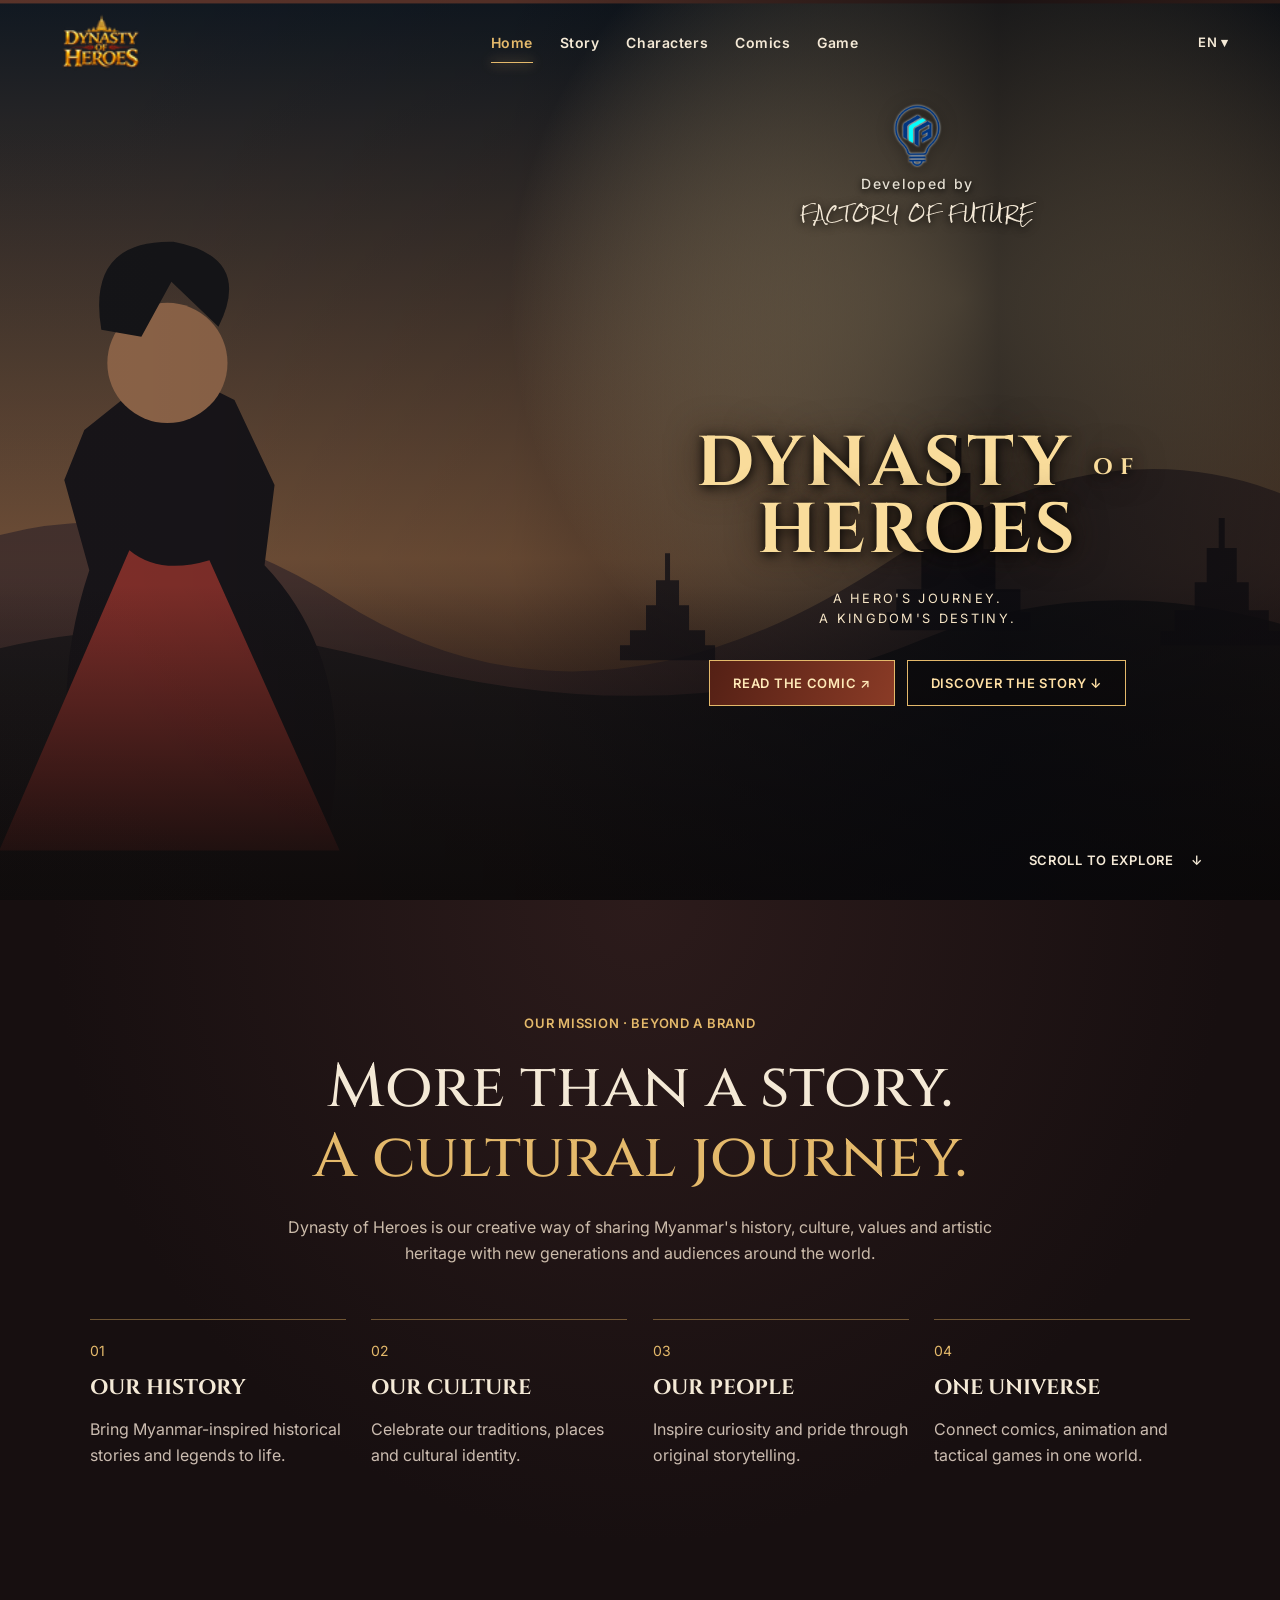
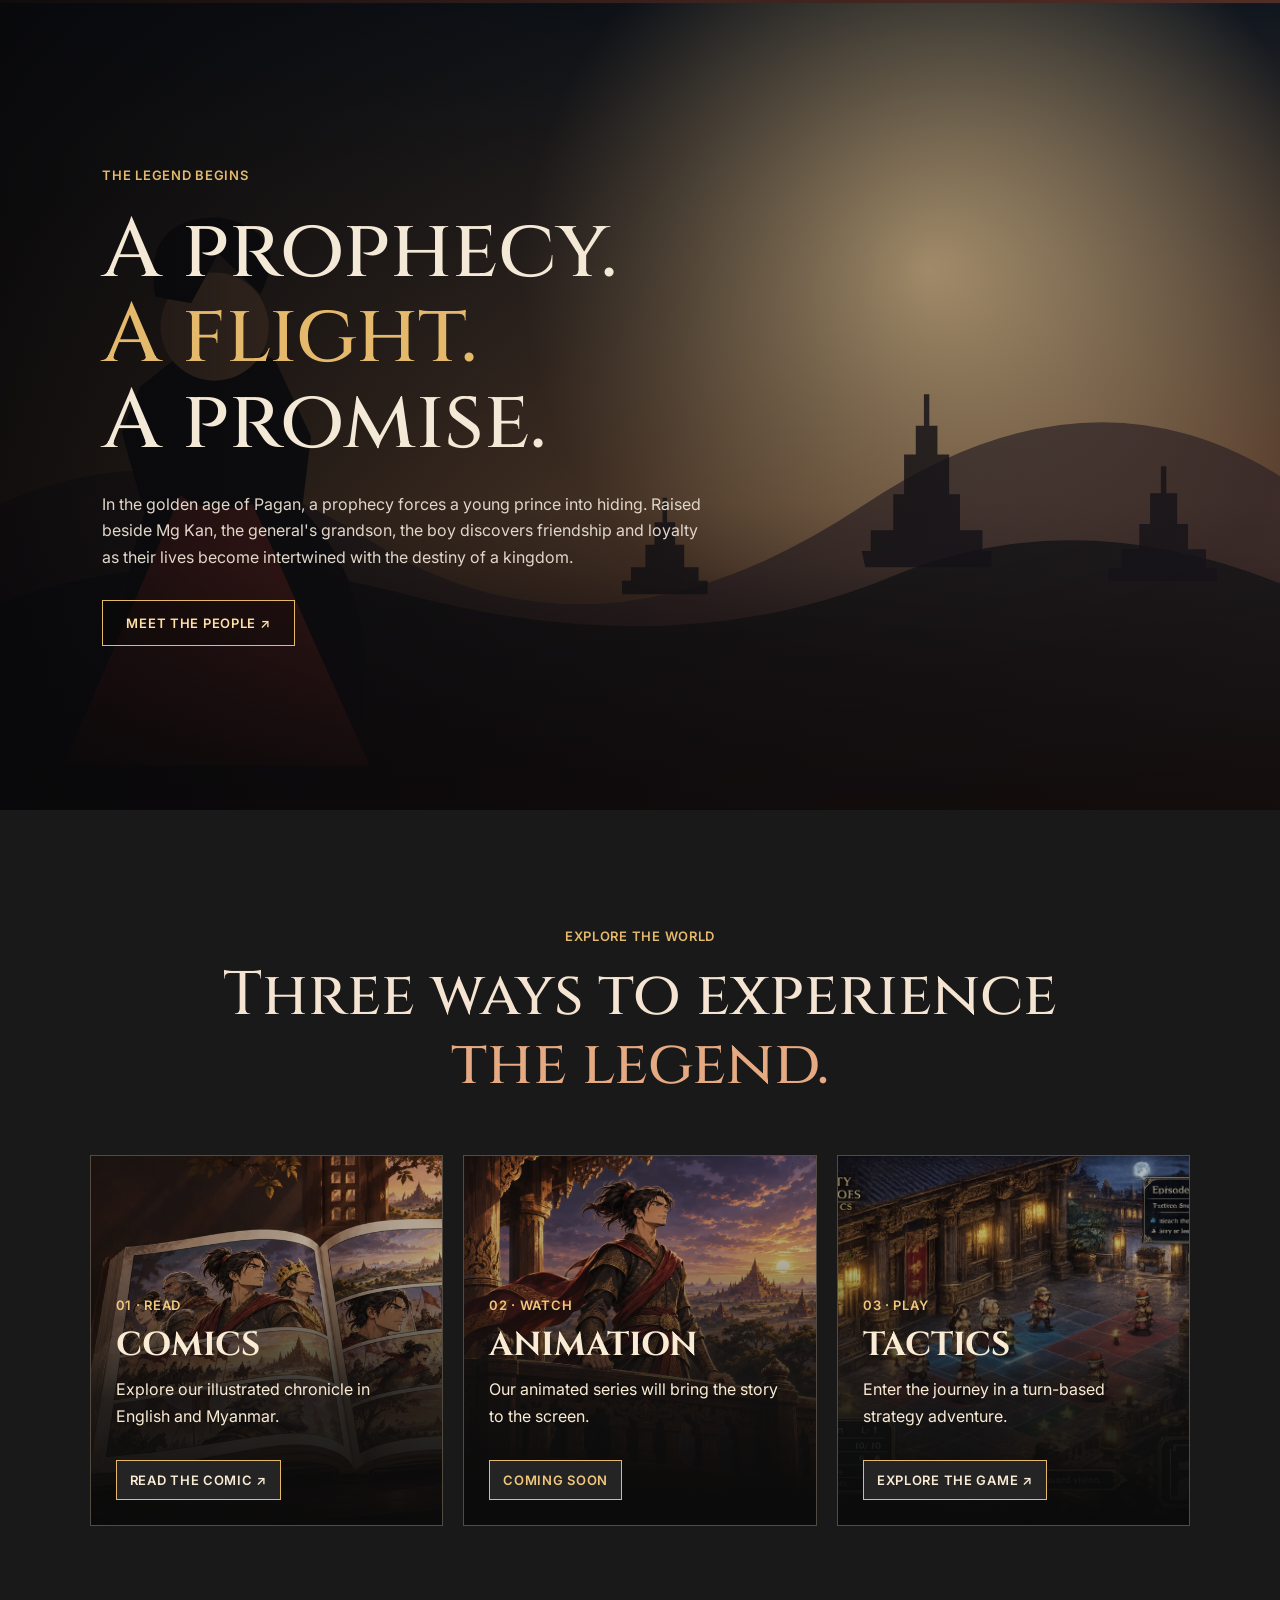
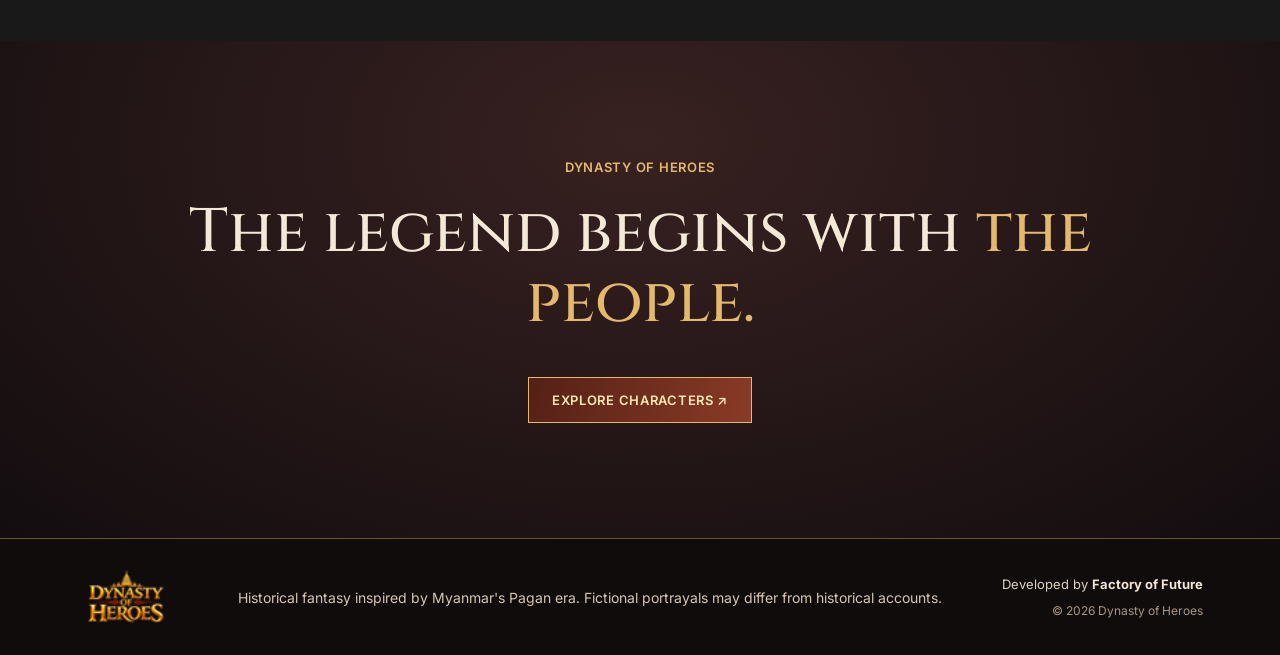
==== commit 4471677b: "Unify homepage headings in Cinzel" ====
--- a/index.html
+++ b/index.html
@@ -1,5 +1,5 @@
 <!doctype html>
-<html lang="en"><head><meta charset="utf-8"><meta name="viewport" content="width=device-width,initial-scale=1"><meta name="theme-color" content="#11100f"><title>Dynasty of Heroes — History Meets Legend</title><meta name="description" content="Discover Dynasty of Heroes: Myanmar-inspired history and culture through comics, animation and tactical games."><link rel="stylesheet" href="style.css?v=20261126-comics"><link rel="stylesheet" href="home-brand.css?v=20261126-home-type-mix"></head>
+<html lang="en"><head><meta charset="utf-8"><meta name="viewport" content="width=device-width,initial-scale=1"><meta name="theme-color" content="#11100f"><title>Dynasty of Heroes — History Meets Legend</title><meta name="description" content="Discover Dynasty of Heroes: Myanmar-inspired history and culture through comics, animation and tactical games."><link rel="stylesheet" href="style.css?v=20261126-comics"><link rel="stylesheet" href="home-brand.css?v=20261126-home-cinzel"></head>
 <body class="home-page"><div id="progress"></div><header class="site-header"><a class="brand" href="index.html" aria-label="Dynasty of Heroes homepage"><img class="brand-logo" src="assets/avatar.png" alt="Dynasty of Heroes"></a><button class="menu-toggle" aria-expanded="false" aria-label="Toggle menu">☰</button><nav class="site-menu"><a class="active" href="index.html">Home</a><a href="story.html">Story</a><a href="characters.html">Characters</a><a href="comics.html">Comics</a><a href="game.html">Game</a></nav><span class="language">EN ▾</span></header>
 <main>
 <section class="hero" id="home"><video class="hero-media" autoplay muted loop playsinline preload="metadata" poster="assets/hero-poster.svg"><source src="assets/GoldenWarrior_FutureWind_Banner_CalmDark.mp4" type="video/mp4"></video><div class="hero-shade"></div><div class="hero-copy"><div class="studio-credit"><img class="studio-credit__mark" src="assets/factory-of-future-mark.png" alt="" width="1143" height="1376"><span class="studio-credit__eyebrow">Developed by</span><span class="studio-credit__name">Factory of Future</span></div><h1>DYNASTY <i>OF</i><br>HEROES</h1><p>A HERO'S JOURNEY.<br>A KINGDOM'S DESTINY.</p><div class="actions"><a class="button gold" href="comics.html">READ THE COMIC ↗</a><a class="button outline" href="story.html">DISCOVER THE STORY ↓</a></div></div><div class="scroll-hint">SCROLL TO EXPLORE <span>↓</span></div></section>
--- a/home-brand.css
+++ b/home-brand.css
@@ -110,26 +110,12 @@
   }
 }
 
-@font-face {
-  font-family: "Home Skranji";
-  src: url("assets/fonts/skranji/Skranji-Regular.ttf") format("truetype");
-  font-weight: 400;
-  font-display: swap;
-}
-
-@font-face {
-  font-family: "Home Skranji";
-  src: url("assets/fonts/skranji/Skranji-Bold.ttf") format("truetype");
-  font-weight: 700;
-  font-display: swap;
-}
-
 html:lang(en) .home-page {
   font-family: Inter, Arial, sans-serif;
 }
 
 html:lang(en) .home-page :is(h2, h3) {
-  font-family: "Home Skranji", Georgia, serif;
+  font-family: Cinzel, Georgia, serif;
 }
 
 html:lang(en) .home-page .site-header .site-menu a:lang(en),
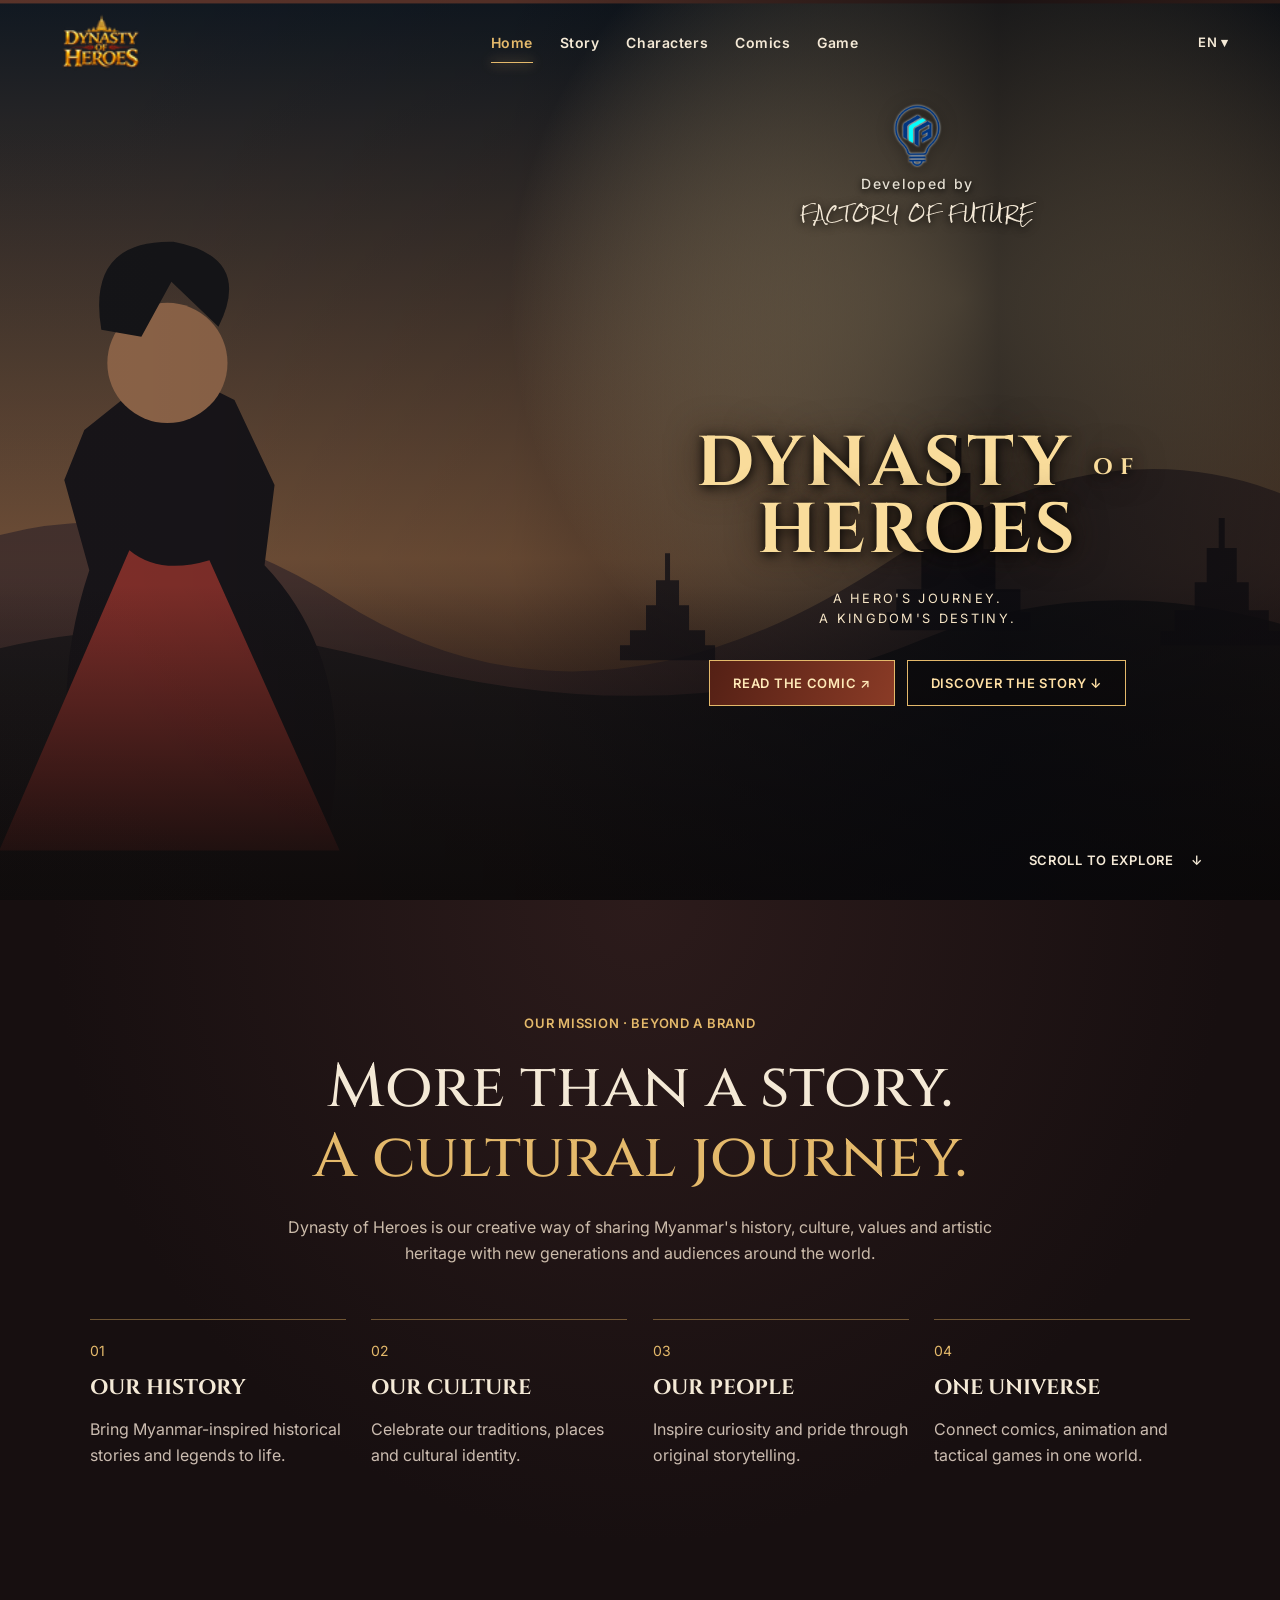
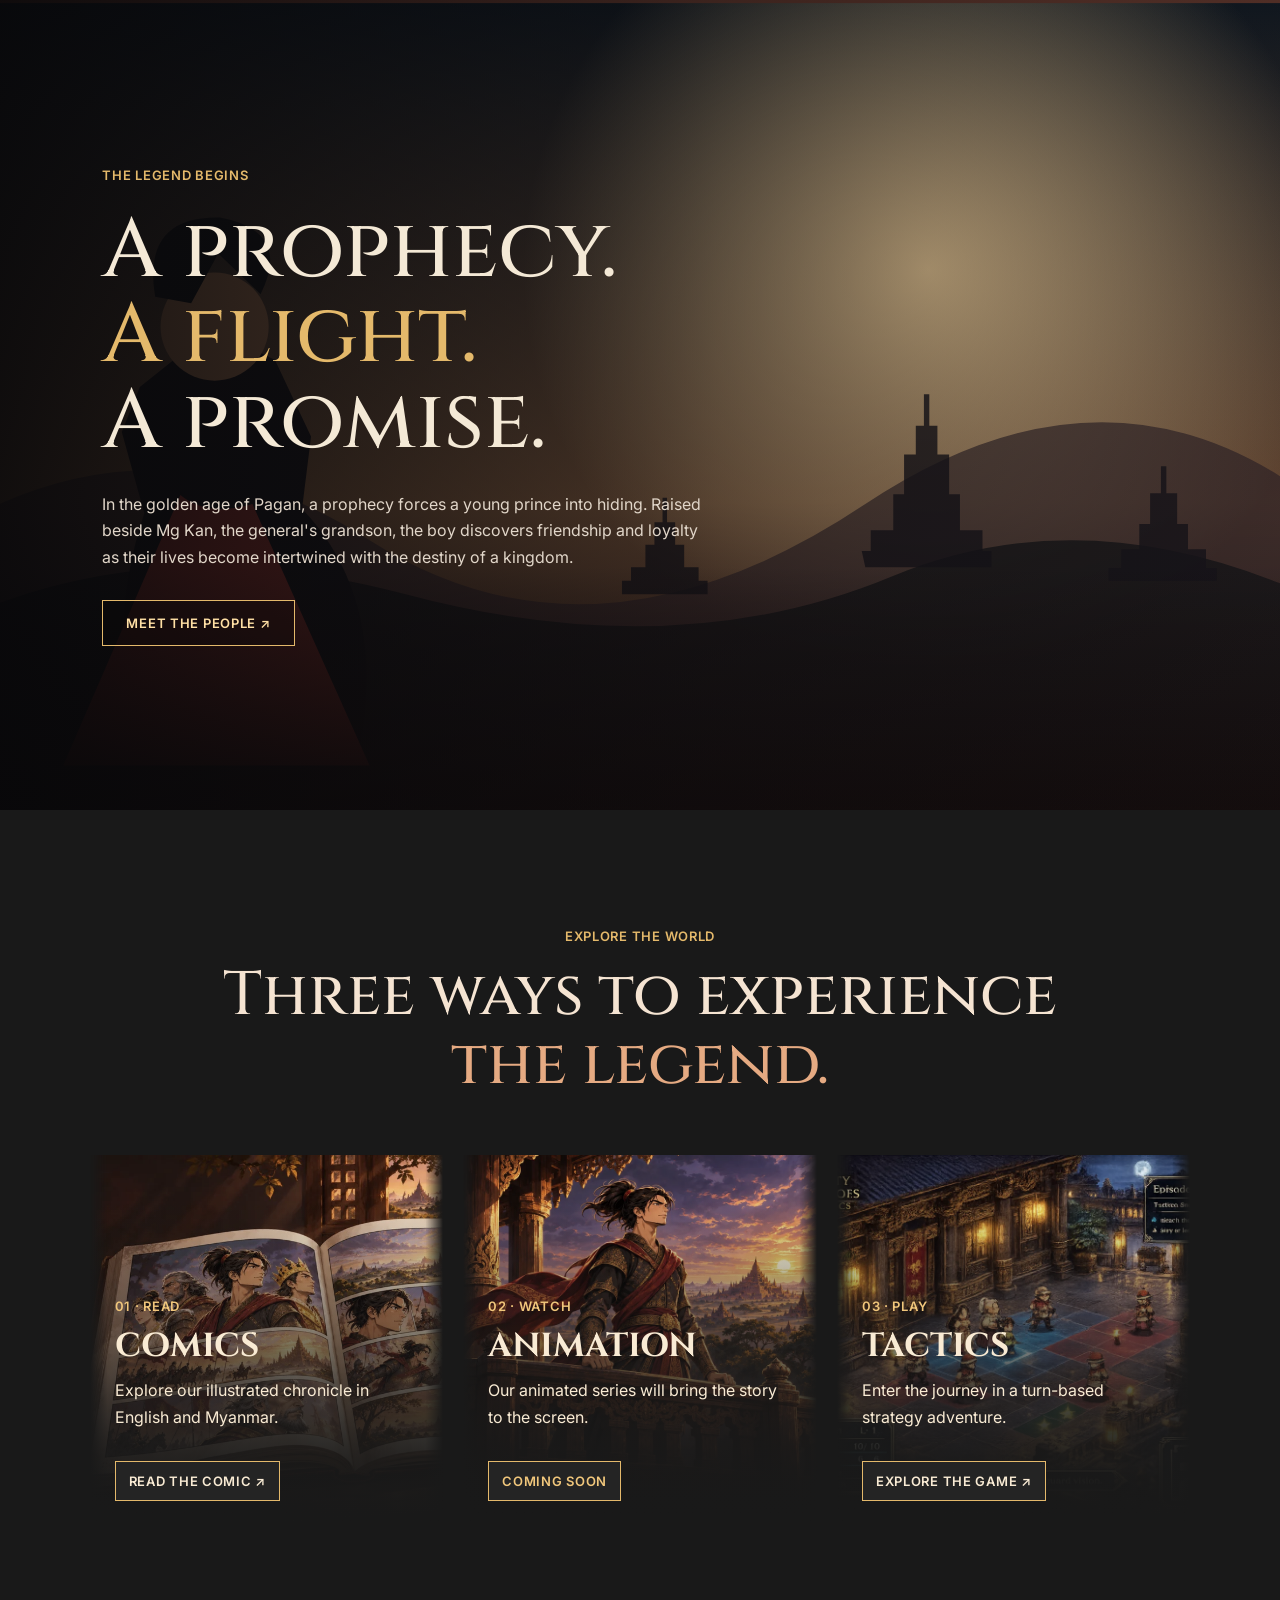
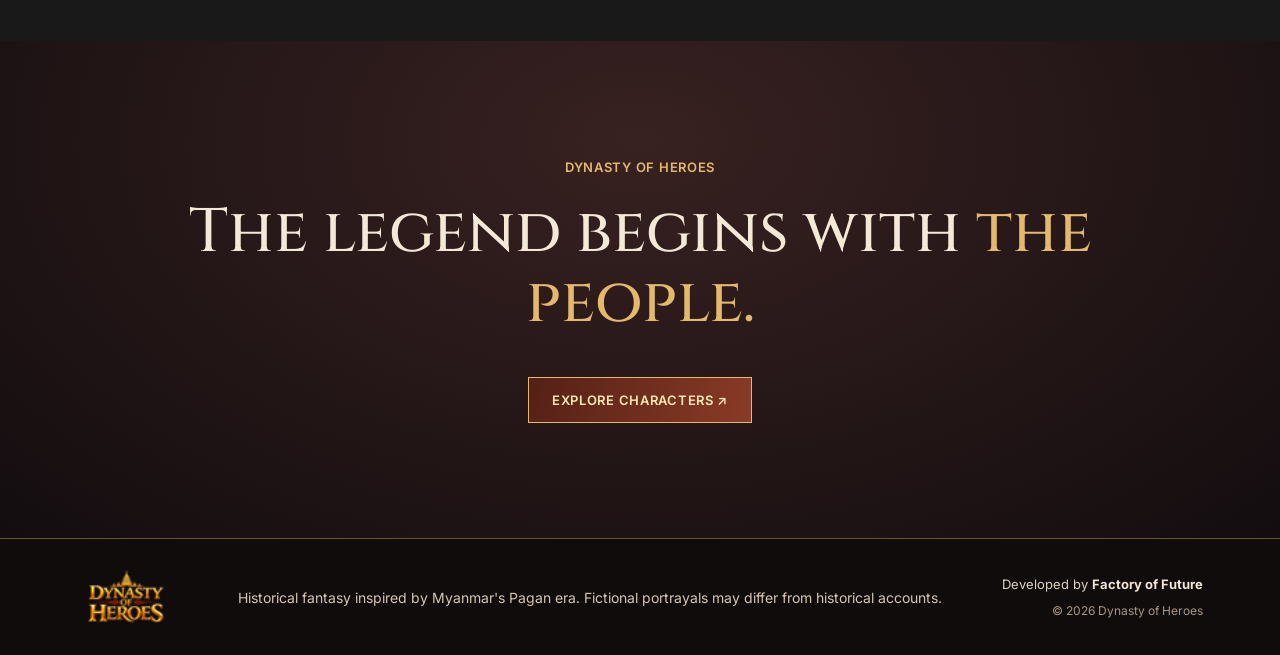
==== commit a7e4a06c: "Refresh homepage styles for borderless experience artwork" ====
--- a/index.html
+++ b/index.html
@@ -1,5 +1,5 @@
 <!doctype html>
-<html lang="en"><head><meta charset="utf-8"><meta name="viewport" content="width=device-width,initial-scale=1"><meta name="theme-color" content="#11100f"><title>Dynasty of Heroes — History Meets Legend</title><meta name="description" content="Discover Dynasty of Heroes: Myanmar-inspired history and culture through comics, animation and tactical games."><link rel="stylesheet" href="style.css?v=20261126-comics"><link rel="stylesheet" href="home-brand.css?v=20261126-home-cinzel"></head>
+<html lang="en"><head><meta charset="utf-8"><meta name="viewport" content="width=device-width,initial-scale=1"><meta name="theme-color" content="#11100f"><title>Dynasty of Heroes — History Meets Legend</title><meta name="description" content="Discover Dynasty of Heroes: Myanmar-inspired history and culture through comics, animation and tactical games."><link rel="stylesheet" href="style.css?v=20261126-menu-inter"><link rel="stylesheet" href="home-brand.css?v=borderless-art"></head>
 <body class="home-page"><div id="progress"></div><header class="site-header"><a class="brand" href="index.html" aria-label="Dynasty of Heroes homepage"><img class="brand-logo" src="assets/avatar.png" alt="Dynasty of Heroes"></a><button class="menu-toggle" aria-expanded="false" aria-label="Toggle menu">☰</button><nav class="site-menu"><a class="active" href="index.html">Home</a><a href="story.html">Story</a><a href="characters.html">Characters</a><a href="comics.html">Comics</a><a href="game.html">Game</a></nav><span class="language">EN ▾</span></header>
 <main>
 <section class="hero" id="home"><video class="hero-media" autoplay muted loop playsinline preload="metadata" poster="assets/hero-poster.svg"><source src="assets/GoldenWarrior_FutureWind_Banner_CalmDark.mp4" type="video/mp4"></video><div class="hero-shade"></div><div class="hero-copy"><div class="studio-credit"><img class="studio-credit__mark" src="assets/factory-of-future-mark.png" alt="" width="1143" height="1376"><span class="studio-credit__eyebrow">Developed by</span><span class="studio-credit__name">Factory of Future</span></div><h1>DYNASTY <i>OF</i><br>HEROES</h1><p>A HERO'S JOURNEY.<br>A KINGDOM'S DESTINY.</p><div class="actions"><a class="button gold" href="comics.html">READ THE COMIC ↗</a><a class="button outline" href="story.html">DISCOVER THE STORY ↓</a></div></div><div class="scroll-hint">SCROLL TO EXPLORE <span>↓</span></div></section>
--- a/style.css
+++ b/style.css
@@ -1,4 +1,4 @@
-@import url('https://fonts.googleapis.com/css2?family=Cinzel:wght@400;500;600;700&family=Inter:wght@400;500;600&family=Skranji:wght@400;700&display=swap');
+@import url('https://fonts.googleapis.com/css2?family=Cinzel:wght@400;500;600;700&family=Inter:wght@400;500;600&display=swap');
 :root{--bg:#100c0c;--black:#151013;--gold:#e4b96b;--gold2:#f7deae;--cream:#f7e9cf;--maroon:#591e22;--line:rgba(225,177,99,.43)}*{box-sizing:border-box}html{scroll-behavior:smooth}body{margin:0;background:var(--bg);color:#f4e9d6;font-family:Georgia,serif;overflow-x:hidden}a{color:inherit;text-decoration:none}button{font:inherit;cursor:pointer}button:focus-visible,a:focus-visible,.character-card:focus-visible{outline:2px solid #f2ce83;outline-offset:4px}img{max-width:100%;display:block}em{font-style:normal;color:var(--gold)}h1,h2,h3,p{margin-top:0}h1,h2,h3{font-family:Cinzel,Georgia,serif}#progress{position:fixed;top:0;left:0;height:2px;width:0;background:var(--gold);z-index:150}.site-header{position:fixed;left:0;right:0;top:0;z-index:100;min-height:76px;display:flex;align-items:center;justify-content:space-between;gap:20px;padding:12px clamp(20px,4vw,74px);background:linear-gradient(180deg,rgba(8,8,12,.91),rgba(8,8,12,.56) 78%,transparent);border-bottom:1px solid rgba(255,208,120,.12);backdrop-filter:blur(8px)}.brand{display:flex;align-items:center;gap:9px;color:var(--gold2);font-family:Cinzel,Georgia,serif;font-size:18px;line-height:1;font-weight:700;letter-spacing:.06em;white-space:nowrap}.brand small{display:block;font-size:13px;margin-top:4px}.temple{font-size:36px;color:var(--gold)}.site-menu{display:flex;gap:clamp(12px,2.1vw,34px);align-items:center}.site-menu a{font:600 11px Inter,sans-serif;letter-spacing:.13em;position:relative;transition:color .25s}.site-menu a:hover,.site-menu a.active{color:var(--gold)}.site-menu a.active:after{content:'';position:absolute;height:1px;background:var(--gold);left:0;right:0;bottom:-12px;box-shadow:0 0 12px var(--gold)}.language{font:600 11px Inter,sans-serif;letter-spacing:.08em}.menu-toggle{display:none;background:none;color:var(--gold2);border:1px solid var(--line);padding:8px 12px}.section-label,.eyebrow{font:600 11px Inter,sans-serif;letter-spacing:.28em;color:var(--gold);text-transform:uppercase}.hero{height:100svh;min-height:580px;position:relative;display:flex;align-items:center;justify-content:flex-end;isolation:isolate}.hero-media,.story-scene video{position:absolute;inset:0;width:100%;height:100%;object-fit:cover;z-index:-2;background:linear-gradient(100deg,#24120f,#654233)}.hero-shade{position:absolute;inset:0;z-index:-1;background:linear-gradient(90deg,rgba(0,0,0,.04) 10%,rgba(0,0,0,.12) 40%,rgba(6,7,11,.75) 78%,rgba(5,4,5,.5)),linear-gradient(0deg,#100c0c,transparent 35%)}.hero-copy{width:min(520px,43vw);margin-right:clamp(25px,8vw,150px);padding-top:80px;text-align:center}.hero-copy h1{font-size:clamp(43px,5.5vw,94px);line-height:.95;letter-spacing:.045em;margin:17px 0 24px;text-shadow:0 2px 12px #000,0 0 35px #25170c;color:#f9dc9b}.hero-copy h1 i{display:inline-block;font-style:normal;font-size:.32em;letter-spacing:.3em;vertical-align:middle}.hero-copy p{letter-spacing:.18em;font-size:clamp(12px,1vw,17px);line-height:1.6;color:#f6e5c6}.actions{display:flex;gap:12px;justify-content:center;margin-top:30px;flex-wrap:wrap}.button{font:600 11px Inter,sans-serif;letter-spacing:.12em;display:inline-flex;align-items:center;justify-content:center;text-align:center;min-height:46px;padding:13px 23px;border:1px solid var(--gold);transition:background .25s,transform .3s,box-shadow .3s}.button:hover{transform:translateY(-2px);box-shadow:0 6px 30px rgba(226,164,73,.19)}.button.gold{background:linear-gradient(110deg,#542015,#8a3b26);color:#ffe9b8}.button.outline{background:rgba(10,8,8,.34);color:#ffe0a5}.scroll-hint{position:absolute;bottom:32px;right:6%;font:600 10px Inter,sans-serif;letter-spacing:.18em}.scroll-hint span{margin-left:14px}.section-padding{padding:clamp(70px,9vw,145px) clamp(22px,7vw,125px)}.purpose{background:radial-gradient(ellipse at center top,#2c1b1b,#170f10 65%);text-align:center}.purpose h2,.experiences h2,.closing h2{font-size:clamp(34px,4.8vw,72px);line-height:1.13;font-weight:500;margin:22px 0}.section-intro{max-width:750px;line-height:1.8;color:#cbbbaa;margin:0 auto 52px}.four{display:grid;grid-template-columns:repeat(4,1fr);gap:clamp(17px,2vw,35px);text-align:left}.four article{border-top:1px solid var(--line);padding-top:20px}.four article span{color:var(--gold);font-size:14px}.four h3{font-size:21px;margin:14px 0}.four p{font-size:15px;line-height:1.65;color:#cbbcb0}.story-scene{position:relative;min-height:90svh;display:flex;align-items:center;isolation:isolate;background:#191518}.story-scene video{object-position:center}.story-overlay{position:absolute;inset:0;background:linear-gradient(90deg,rgba(7,7,9,.9),rgba(7,7,9,.38) 56%,rgba(7,7,9,.15)),linear-gradient(0deg,#160e0e,transparent 30%);z-index:-1}.story-copy{margin-left:clamp(24px,8vw,150px);width:min(600px,74vw);padding:100px 0}.story-copy h2{font-size:clamp(48px,6.5vw,110px);font-weight:500;line-height:1.03;margin:25px 0}.story-copy p{font-size:clamp(16px,1.35vw,20px);line-height:1.8;color:#e1d6c9;margin-bottom:30px}.experiences{background:#191919;color:#f5e4d2;text-align:center}.experiences h2{max-width:900px;margin:16px auto 55px}.experiences em{color:#e5aa82}.experience-grid{display:grid;grid-template-columns:repeat(3,minmax(0,1fr));gap:20px}.experience{height:clamp(300px,29vw,440px);position:relative;text-align:left;overflow:hidden;background:#151515;border:1px solid rgba(184,164,139,.38)}.experience img{position:absolute;inset:0;width:100%;height:100%;object-fit:cover;filter:saturate(.72)}.experience img[src$="home-comics.webp"]{object-position:65% center}
 .experience img[src$="home-animation.webp"]{object-position:center 22%}
 .experience:after{content:'';position:absolute;inset:0;background:linear-gradient(0deg,rgba(10,10,10,.98),rgba(14,14,14,.86) 34%,rgba(18,18,18,.30) 72%,rgba(18,18,18,.20))}.experience-copy{position:absolute;z-index:1;inset:auto 20px 25px 25px;color:#f9ebd4}.experience-copy span{font:600 11px Inter,sans-serif;letter-spacing:.15em;color:#f1c77c}.experience-copy h3{font-size:clamp(27px,2.6vw,43px);margin:9px 0}.experience-copy p{font-size:14px;line-height:1.65;max-width:290px}.experience-copy .coming{display:inline-block;margin-top:15px;padding:11px 13px;border:1px solid var(--gold);background:#242424;font-size:10px}.closing{text-align:center;background:radial-gradient(ellipse at 50% 20%,#382121,#130d0f)}.closing .button{margin-top:18px}footer{border-top:1px solid var(--line);padding:28px clamp(20px,6vw,95px);display:flex;align-items:center;justify-content:space-between;gap:20px;font:12px Inter,sans-serif;color:#aa9680}footer .brand{font-size:14px;color:var(--gold)}.characters-intro{text-align:center;padding:180px 25px 90px;background:linear-gradient(180deg,rgba(14,10,12,.62),#120c0e),url('assets/sunset.svg') center/cover}.characters-intro h1{font-size:clamp(54px,8vw,135px);font-weight:500;margin:15px 0 26px;color:#f7dba2}.fiction{margin:auto;max-width:850px;border-top:1px solid var(--line);padding-top:27px}.fiction h2{color:var(--gold);font-size:23px}.fiction p{line-height:1.8;color:#decfba;font-size:15px}.roster-section{padding:55px clamp(20px,5vw,85px) 40px;background:linear-gradient(135deg,#211113,#100d0f 55%)}.roster-section:nth-of-type(odd){background:linear-gradient(110deg,#140d10,#291718)}.roster-heading{display:flex;gap:24px;align-items:center;margin-bottom:28px;border-bottom:1px solid var(--line);padding-bottom:13px}.roster-heading span{color:var(--gold);font:12px Inter,sans-serif}.roster-heading h2{margin:0;font-size:clamp(23px,3vw,40px);font-weight:500}.roster-heading small{font-size:.42em;letter-spacing:.1em;color:var(--gold);display:inline-block;margin-left:12px}.roster-grid{display:grid;grid-template-columns:repeat(4,minmax(0,1fr));gap:18px}.roster-grid#roster-main{grid-template-columns:minmax(210px,320px)}.character-card{background:linear-gradient(#29191b,#130e10);border:1px solid rgba(214,169,92,.47);padding:0;min-width:0;text-align:left;color:var(--cream);overflow:hidden;cursor:pointer;transition:transform .3s,border-color .3s,box-shadow .3s}.character-card:hover{transform:translateY(-5px);border-color:var(--gold);box-shadow:0 14px 40px rgba(0,0,0,.3)}.portrait{aspect-ratio:3/4;overflow:hidden;position:relative;background:radial-gradient(circle at 50% 20%,#805d43,#171115)}.portrait img{width:100%;height:100%;object-fit:cover;object-position:center 20%;transition:transform .45s}.character-card:hover img{transform:scale(1.04)}.character-summary{padding:18px 15px 20px}.character-summary h3{margin:0 0 7px;font:500 clamp(17px,1.5vw,23px) Cinzel,serif}.character-summary p{margin:0 0 15px;color:#c9ab7e;font-style:italic;font-size:14px}.view-profile{font:600 11px Inter,sans-serif;color:var(--gold);letter-spacing:.12em;border-top:1px solid rgba(214,169,92,.23);display:block;padding-top:12px}.modal{position:fixed;inset:0;z-index:200;display:none;align-items:center;justify-content:center;padding:25px;background:rgba(4,4,6,.87);backdrop-filter:blur(12px)}.modal.open{display:flex}.modal-inner{position:relative;width:min(1280px,96vw);max-height:93vh;overflow:auto;display:grid;grid-template-columns:46% 54%;border:2px solid #b47b30;background:radial-gradient(circle at 100% 0%,#241c1d,#100e11 70%);box-shadow:0 0 0 6px rgba(15,9,5,.8),0 0 0 8px rgba(224,169,78,.5),0 30px 100px #000}.modal-close{position:absolute;right:17px;top:16px;z-index:1;background:#581b21;border:1px solid var(--gold);color:#ffe0a7;width:47px;height:47px;font-size:32px}.modal-image{min-height:570px;background:#36251c}.modal-image img{width:100%;height:100%;object-fit:cover;object-position:center top}.modal-text{padding:clamp(35px,4.2vw,75px);overflow:auto}.modal-text h2{font-size:clamp(45px,5vw,83px);font-weight:500;margin:17px 0 0;color:#f4d49c}.detail-title{color:var(--gold);font-size:26px;font-style:italic}.modal-text blockquote{margin:20px 0;font-size:19px;color:#e6cfab;font-style:italic}.modal-text p{line-height:1.7;color:#e3d5c5}.facts{margin:27px 0;border-top:1px solid var(--line)}.facts div{border-bottom:1px solid var(--line);padding:14px 0;display:grid;grid-template-columns:125px 1fr;gap:15px}.facts b{color:var(--gold);font-size:13px}.facts span{font-size:15px}.modal-text h3{font-size:22px;color:var(--gold)}.trait-list{display:grid;grid-template-columns:repeat(2,1fr);gap:12px}.trait{border:1px solid var(--line);padding:15px;background:linear-gradient(120deg,rgba(50,80,28,.3),transparent);text-align:center;font-size:13px}.trait span{display:block;font-size:27px;color:#b9db73;margin-bottom:8px}@media(min-width:1500px){.roster-grid{grid-template-columns:repeat(6,minmax(0,1fr))}}@media(max-width:950px){.site-header{min-height:68px}.menu-toggle{display:block}.site-menu{position:absolute;top:68px;left:0;right:0;display:none;flex-direction:column;background:#130e11;padding:30px}.site-menu.open{display:flex}.language{display:none}.hero-copy{width:55%;margin-right:3vw}.four{grid-template-columns:repeat(2,1fr)}.experience-grid{grid-template-columns:1fr}.experience{height:360px}.roster-grid{grid-template-columns:repeat(3,minmax(0,1fr))}.modal-inner{grid-template-columns:42% 58%}.modal-text{padding:32px}.modal-image{min-height:500px}}@media(max-width:600px){.hero{min-height:650px;height:100svh;align-items:flex-end;justify-content:center}.hero-copy{width:100%;margin:0;padding:30px 20px 90px}.hero-shade{background:linear-gradient(0deg,#130b0d 5%,rgba(15,9,11,.68) 50%,rgba(15,9,11,.08))}.hero-media{object-position:34% center}.hero-copy h1{font-size:54px}.four{grid-template-columns:1fr}.story-copy{margin-left:22px;width:85vw}.story-copy h2{font-size:54px}.roster-section{padding:38px 15px}.roster-grid{grid-template-columns:repeat(2,minmax(0,1fr));gap:10px}.roster-grid#roster-main{grid-template-columns:1fr 1fr}.character-summary{padding:12px}.character-summary h3{font-size:15px}.character-summary p{font-size:12px}.roster-heading h2{font-size:24px}.roster-heading small{display:block;margin:5px 0 0}.modal{padding:15px}.modal-inner{grid-template-columns:1fr;max-height:94vh}.modal-image{min-height:0;height:35vh}.modal-text{padding:25px}.modal-text h2{font-size:44px}.facts div{grid-template-columns:90px 1fr}.characters-intro{padding-top:130px}footer{flex-direction:column;text-align:center}}@media(prefers-reduced-motion:reduce){*,*:before,*:after{scroll-behavior:auto!important;transition:none!important;animation:none!important}}
@@ -470,13 +470,9 @@
 .site-menu a[hidden] { display: none !important; }
 
 html:lang(en) .site-header .site-menu a:lang(en) {
-  font-family: 'Skranji', Inter, sans-serif;
+  font-family: Inter, Arial, sans-serif;
   font-size: 14px;
-  font-weight: 400;
+  font-weight: 600;
   letter-spacing: .04em;
   text-transform: capitalize;
 }
-html:lang(en) #comicTitle:lang(en) {
-  font-family: 'Skranji', Cinzel, serif;
-  font-weight: 700;
-}
--- a/home-brand.css
+++ b/home-brand.css
@@ -118,7 +118,6 @@
   font-family: Cinzel, Georgia, serif;
 }
 
-html:lang(en) .home-page .site-header .site-menu a:lang(en),
 html:lang(en) .home-page :is(.button, .coming) {
   font-family: Inter, Arial, sans-serif;
   font-weight: 600;
@@ -145,3 +144,19 @@
   letter-spacing: .06em;
   word-spacing: normal;
 }
+
+/* Let each illustration fade into the surrounding experience section. */
+.home-page .experience {
+  background: transparent;
+  border: 0;
+}
+
+.home-page .experience img {
+  mask-image: linear-gradient(to bottom, #000 62%, transparent 100%),
+              linear-gradient(to right, transparent, #000 5%, #000 95%, transparent);
+  mask-composite: intersect;
+}
+
+.home-page .experience::after {
+  background: linear-gradient(to bottom, transparent 12%, rgba(25,25,25,.72) 62%, #191919);
+}
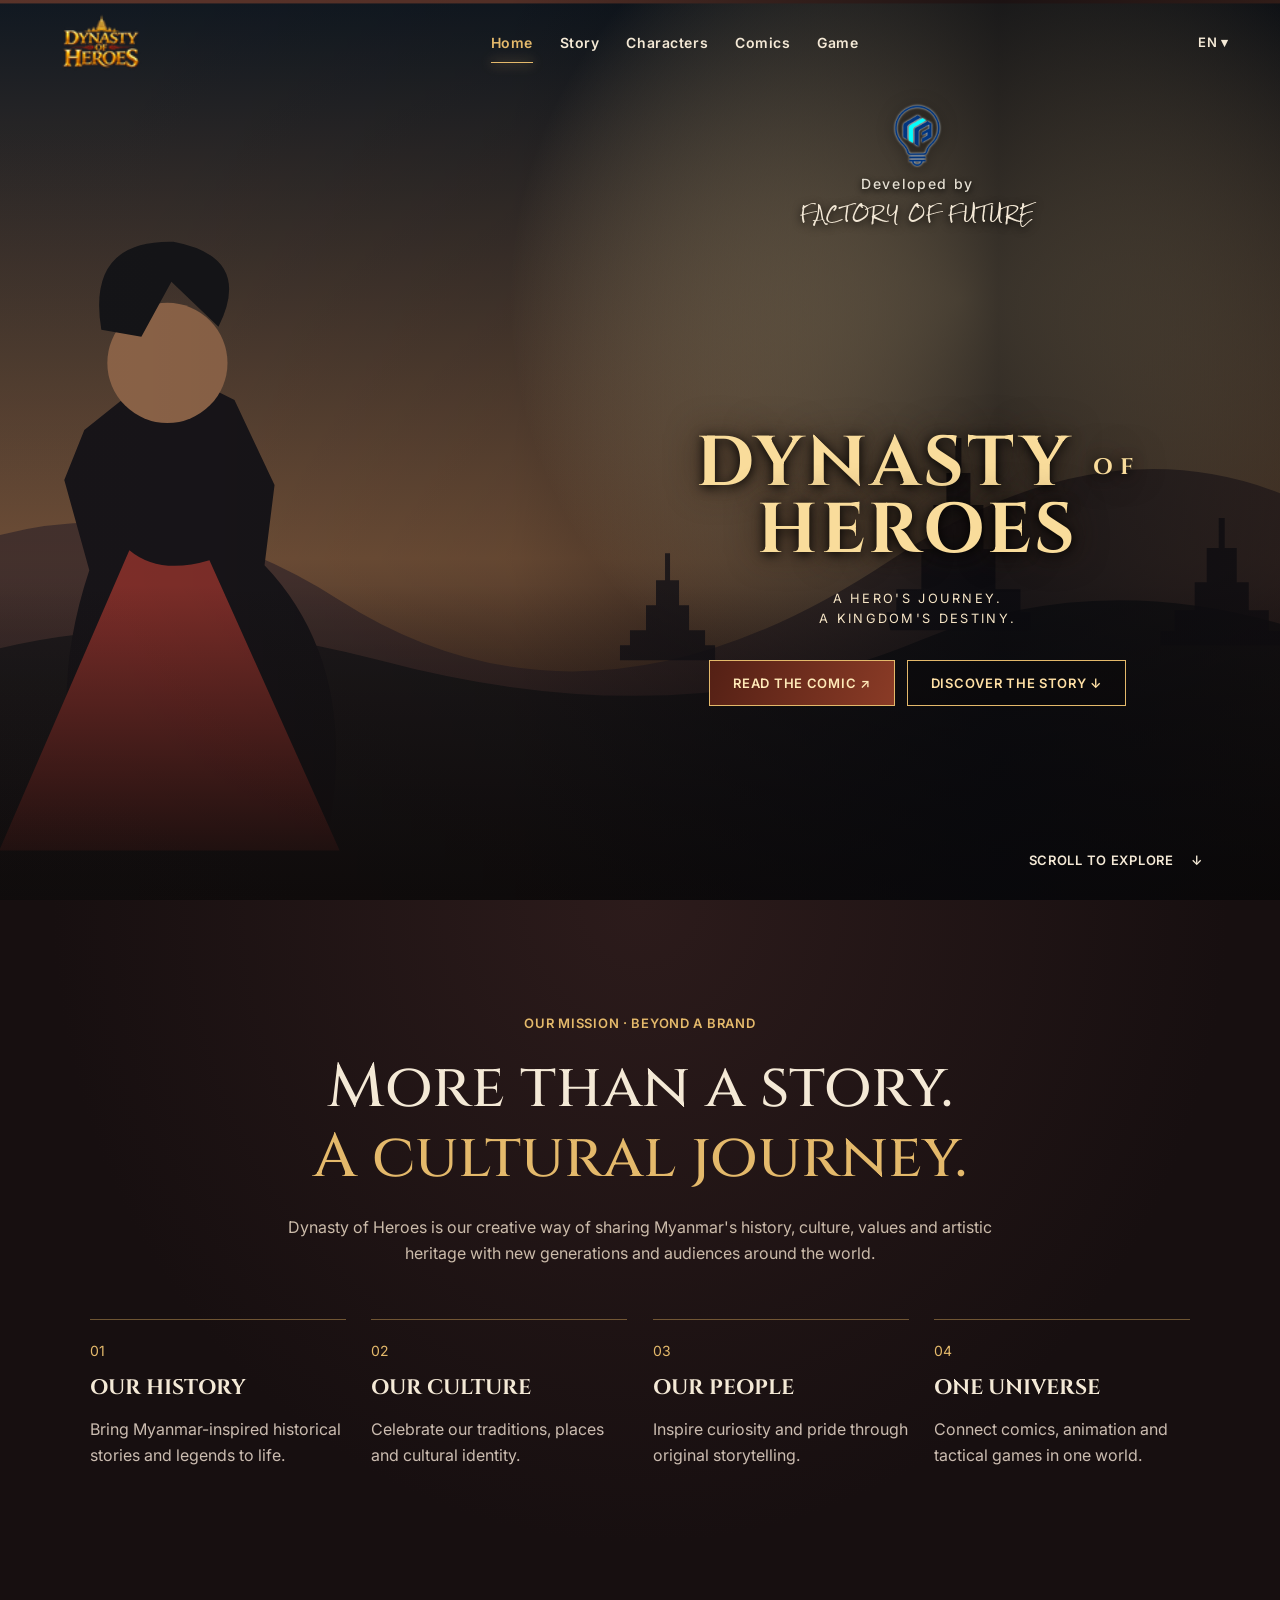
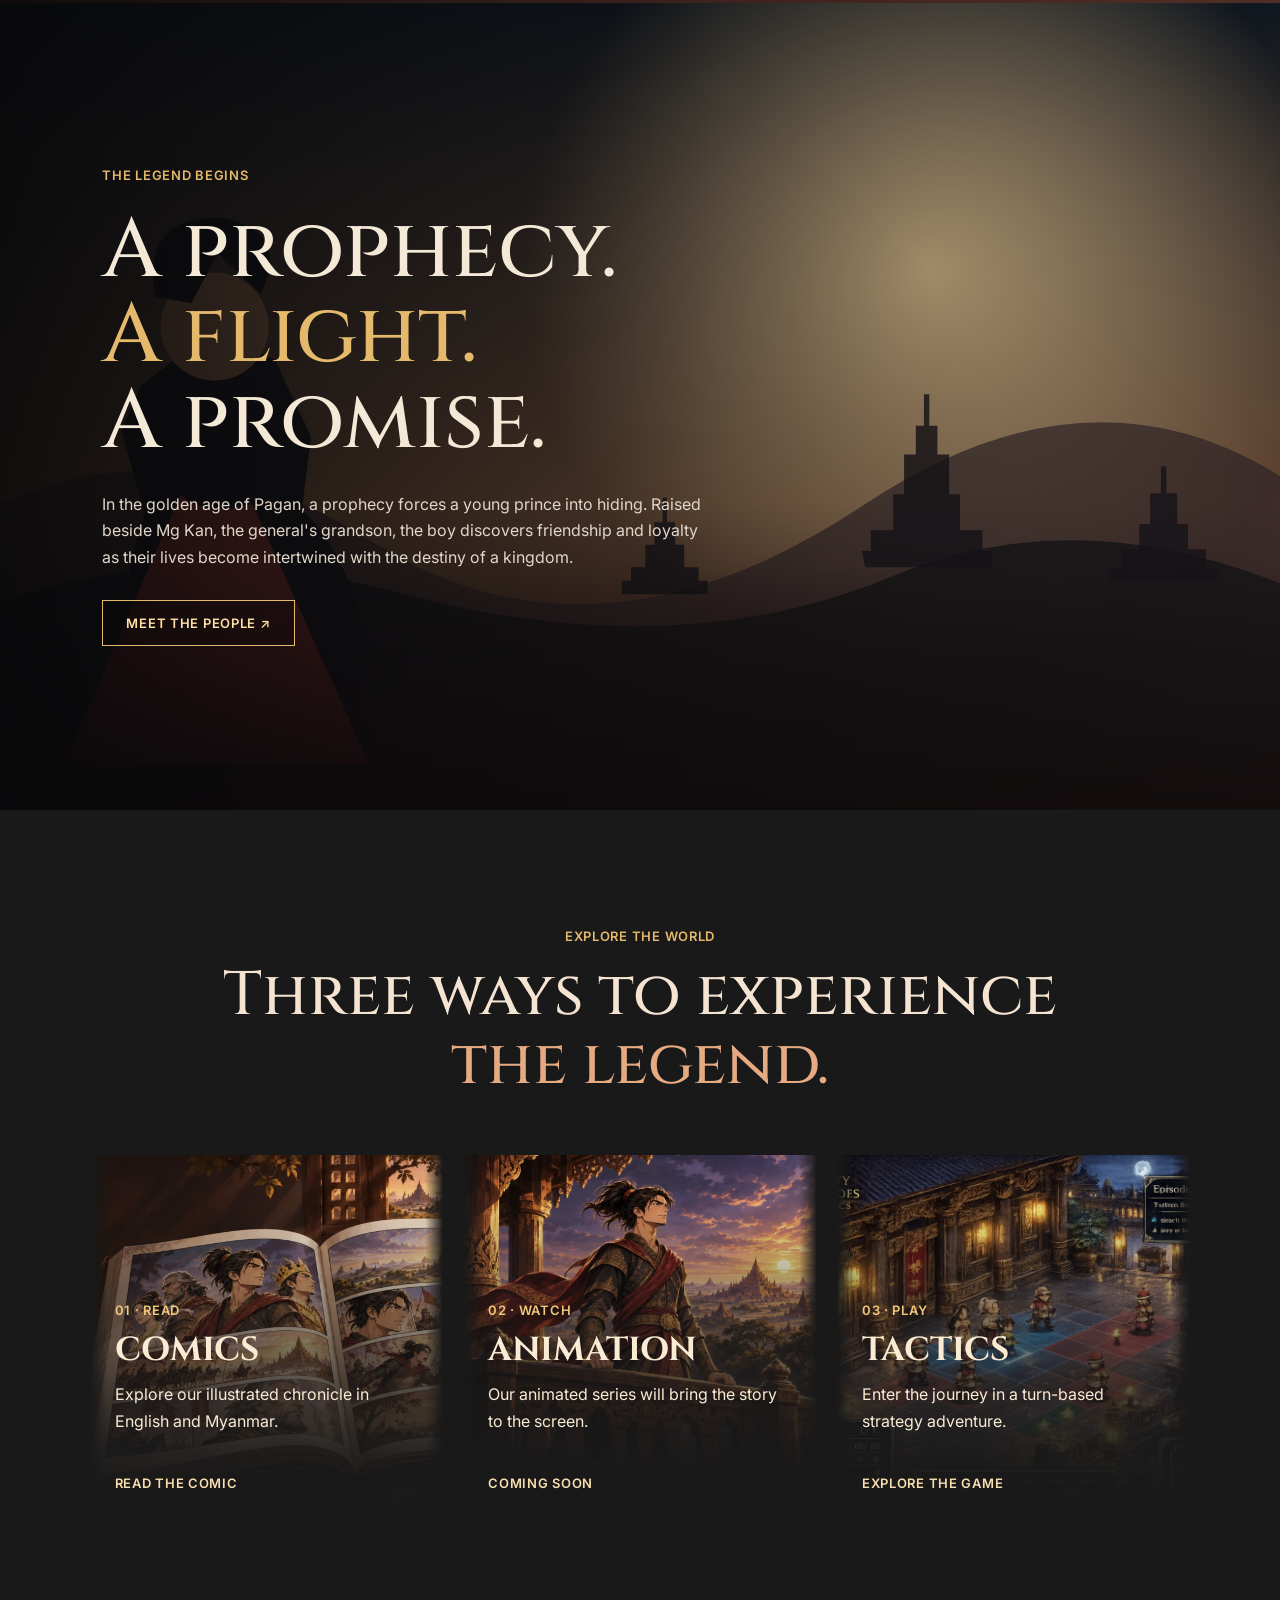
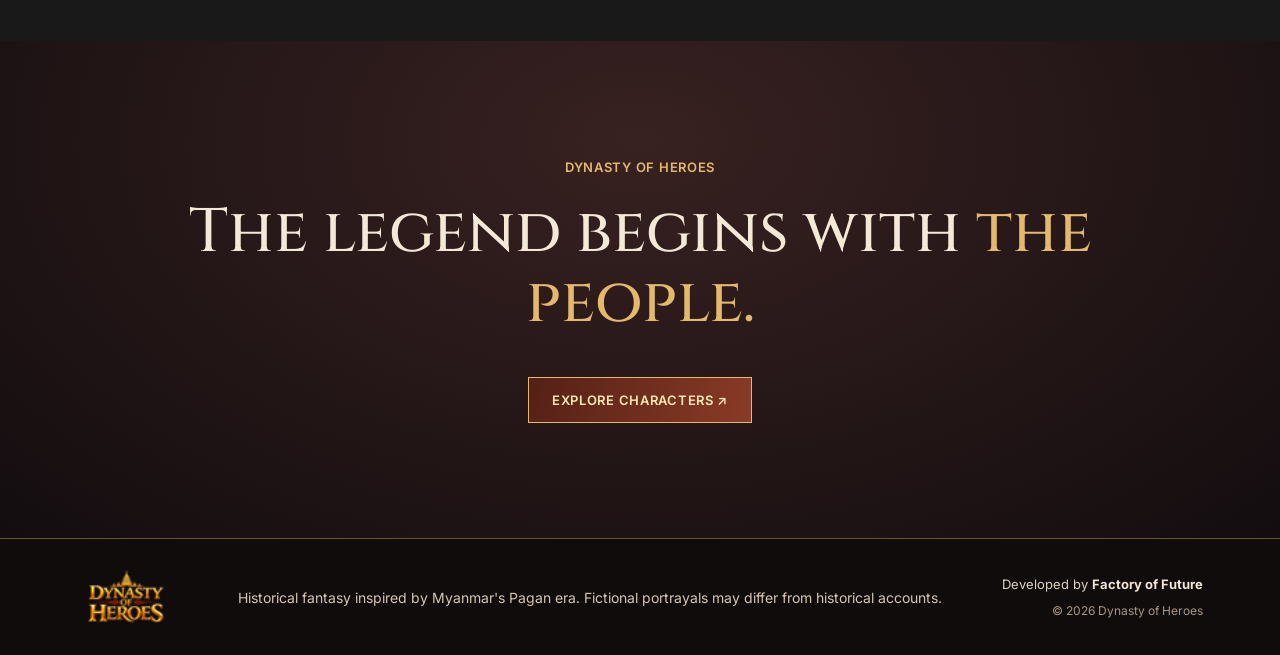
==== commit 628167a7: "Use unboxed text for homepage experience actions" ====
--- a/index.html
+++ b/index.html
@@ -1,10 +1,10 @@
 <!doctype html>
-<html lang="en"><head><meta charset="utf-8"><meta name="viewport" content="width=device-width,initial-scale=1"><meta name="theme-color" content="#11100f"><title>Dynasty of Heroes — History Meets Legend</title><meta name="description" content="Discover Dynasty of Heroes: Myanmar-inspired history and culture through comics, animation and tactical games."><link rel="stylesheet" href="style.css?v=20261126-menu-inter"><link rel="stylesheet" href="home-brand.css?v=borderless-art"></head>
+<html lang="en"><head><meta charset="utf-8"><meta name="viewport" content="width=device-width,initial-scale=1"><meta name="theme-color" content="#11100f"><title>Dynasty of Heroes — History Meets Legend</title><meta name="description" content="Discover Dynasty of Heroes: Myanmar-inspired history and culture through comics, animation and tactical games."><link rel="stylesheet" href="style.css?v=20261126-menu-inter"><link rel="stylesheet" href="home-brand.css?v=text-card-links"></head>
 <body class="home-page"><div id="progress"></div><header class="site-header"><a class="brand" href="index.html" aria-label="Dynasty of Heroes homepage"><img class="brand-logo" src="assets/avatar.png" alt="Dynasty of Heroes"></a><button class="menu-toggle" aria-expanded="false" aria-label="Toggle menu">☰</button><nav class="site-menu"><a class="active" href="index.html">Home</a><a href="story.html">Story</a><a href="characters.html">Characters</a><a href="comics.html">Comics</a><a href="game.html">Game</a></nav><span class="language">EN ▾</span></header>
 <main>
 <section class="hero" id="home"><video class="hero-media" autoplay muted loop playsinline preload="metadata" poster="assets/hero-poster.svg"><source src="assets/GoldenWarrior_FutureWind_Banner_CalmDark.mp4" type="video/mp4"></video><div class="hero-shade"></div><div class="hero-copy"><div class="studio-credit"><img class="studio-credit__mark" src="assets/factory-of-future-mark.png" alt="" width="1143" height="1376"><span class="studio-credit__eyebrow">Developed by</span><span class="studio-credit__name">Factory of Future</span></div><h1>DYNASTY <i>OF</i><br>HEROES</h1><p>A HERO'S JOURNEY.<br>A KINGDOM'S DESTINY.</p><div class="actions"><a class="button gold" href="comics.html">READ THE COMIC ↗</a><a class="button outline" href="story.html">DISCOVER THE STORY ↓</a></div></div><div class="scroll-hint">SCROLL TO EXPLORE <span>↓</span></div></section>
 <section class="purpose section-padding" id="mission"><div class="section-label">OUR MISSION · BEYOND A BRAND</div><h2>More than a story.<br><em>A cultural journey.</em></h2><p class="section-intro">Dynasty of Heroes is our creative way of sharing Myanmar's history, culture, values and artistic heritage with new generations and audiences around the world.</p><div class="four"><article><span>01</span><h3>OUR HISTORY</h3><p>Bring Myanmar-inspired historical stories and legends to life.</p></article><article><span>02</span><h3>OUR CULTURE</h3><p>Celebrate our traditions, places and cultural identity.</p></article><article><span>03</span><h3>OUR PEOPLE</h3><p>Inspire curiosity and pride through original storytelling.</p></article><article><span>04</span><h3>ONE UNIVERSE</h3><p>Connect comics, animation and tactical games in one world.</p></article></div></section>
 <section class="story-scene" id="story"><video autoplay muted loop playsinline preload="none" poster="assets/hero-poster.svg"><source src="assets/HeroesBeneaththeGoldenPagoda_banner_4K.mp4" type="video/mp4"></video><div class="story-overlay"></div><div class="story-copy"><span class="section-label">THE LEGEND BEGINS</span><h2>A prophecy.<br><em>A flight.</em><br>A promise.</h2><p>In the golden age of Pagan, a prophecy forces a young prince into hiding. Raised beside Mg Kan, the general's grandson, the boy discovers friendship and loyalty as their lives become intertwined with the destiny of a kingdom.</p><a href="characters.html" class="button outline">MEET THE PEOPLE ↗</a></div></section>
-<section class="experiences section-padding" id="experiences"><span class="section-label">EXPLORE THE WORLD</span><h2>Three ways to experience <em>the legend.</em></h2><div class="experience-grid"><article class="experience"><img src="assets/home-comics.webp" alt="An open Dynasty of Heroes comic" loading="lazy"><div class="experience-copy"><span>01 · READ</span><h3>COMICS</h3><p>Explore our illustrated chronicle in English and Myanmar.</p><a class="coming" href="comics.html">READ THE COMIC ↗</a></div></article><article class="experience"><img src="assets/home-animation.webp" alt="The hero overlooking ancient Bagan at dusk" loading="lazy"><div class="experience-copy"><span>02 · WATCH</span><h3>ANIMATION</h3><p>Our animated series will bring the story to the screen.</p><span class="coming">COMING SOON</span></div></article><article class="experience"><img src="assets/home-tactics.webp" alt="Dynasty of Heroes Tactics demo showing the palace escape mission" loading="lazy"><div class="experience-copy"><span>03 · PLAY</span><h3>TACTICS</h3><p>Enter the journey in a turn-based strategy adventure.</p><a class="coming" href="game.html">EXPLORE THE GAME ↗</a></div></article></div></section>
+<section class="experiences section-padding" id="experiences"><span class="section-label">EXPLORE THE WORLD</span><h2>Three ways to experience <em>the legend.</em></h2><div class="experience-grid"><article class="experience"><img src="assets/home-comics.webp" alt="An open Dynasty of Heroes comic" loading="lazy"><div class="experience-copy"><span>01 · READ</span><h3>COMICS</h3><p>Explore our illustrated chronicle in English and Myanmar.</p><a class="coming" href="comics.html">READ THE COMIC</a></div></article><article class="experience"><img src="assets/home-animation.webp" alt="The hero overlooking ancient Bagan at dusk" loading="lazy"><div class="experience-copy"><span>02 · WATCH</span><h3>ANIMATION</h3><p>Our animated series will bring the story to the screen.</p><span class="coming">COMING SOON</span></div></article><article class="experience"><img src="assets/home-tactics.webp" alt="Dynasty of Heroes Tactics demo showing the palace escape mission" loading="lazy"><div class="experience-copy"><span>03 · PLAY</span><h3>TACTICS</h3><p>Enter the journey in a turn-based strategy adventure.</p><a class="coming" href="game.html">EXPLORE THE GAME</a></div></article></div></section>
 <section class="closing section-padding"><span class="section-label">DYNASTY OF HEROES</span><h2>The legend begins with <em>the people.</em></h2><a class="button gold" href="characters.html">EXPLORE CHARACTERS ↗</a></section></main>
 <footer><a class="brand" href="index.html" aria-label="Dynasty of Heroes homepage"><img class="brand-logo" src="assets/avatar.png" alt="Dynasty of Heroes"></a><span>Historical fantasy inspired by Myanmar's Pagan era. Fictional portrayals may differ from historical accounts.</span><span class="site-credit">Developed by <strong>Factory of Future</strong><small>© 2026 Dynasty of Heroes</small></span></footer><script src="main.js"></script></body></html>
--- a/home-brand.css
+++ b/home-brand.css
@@ -160,3 +160,15 @@
 .home-page .experience::after {
   background: linear-gradient(to bottom, transparent 12%, rgba(25,25,25,.72) 62%, #191919);
 }
+
+.home-page .experience-copy .coming {
+  border: 0;
+  background: transparent;
+  padding: 10px 0;
+  color: var(--gold2);
+}
+.home-page .experience-copy a.coming:hover,
+.home-page .experience-copy a.coming:focus-visible {
+  text-decoration: underline;
+  text-underline-offset: .25em;
+}
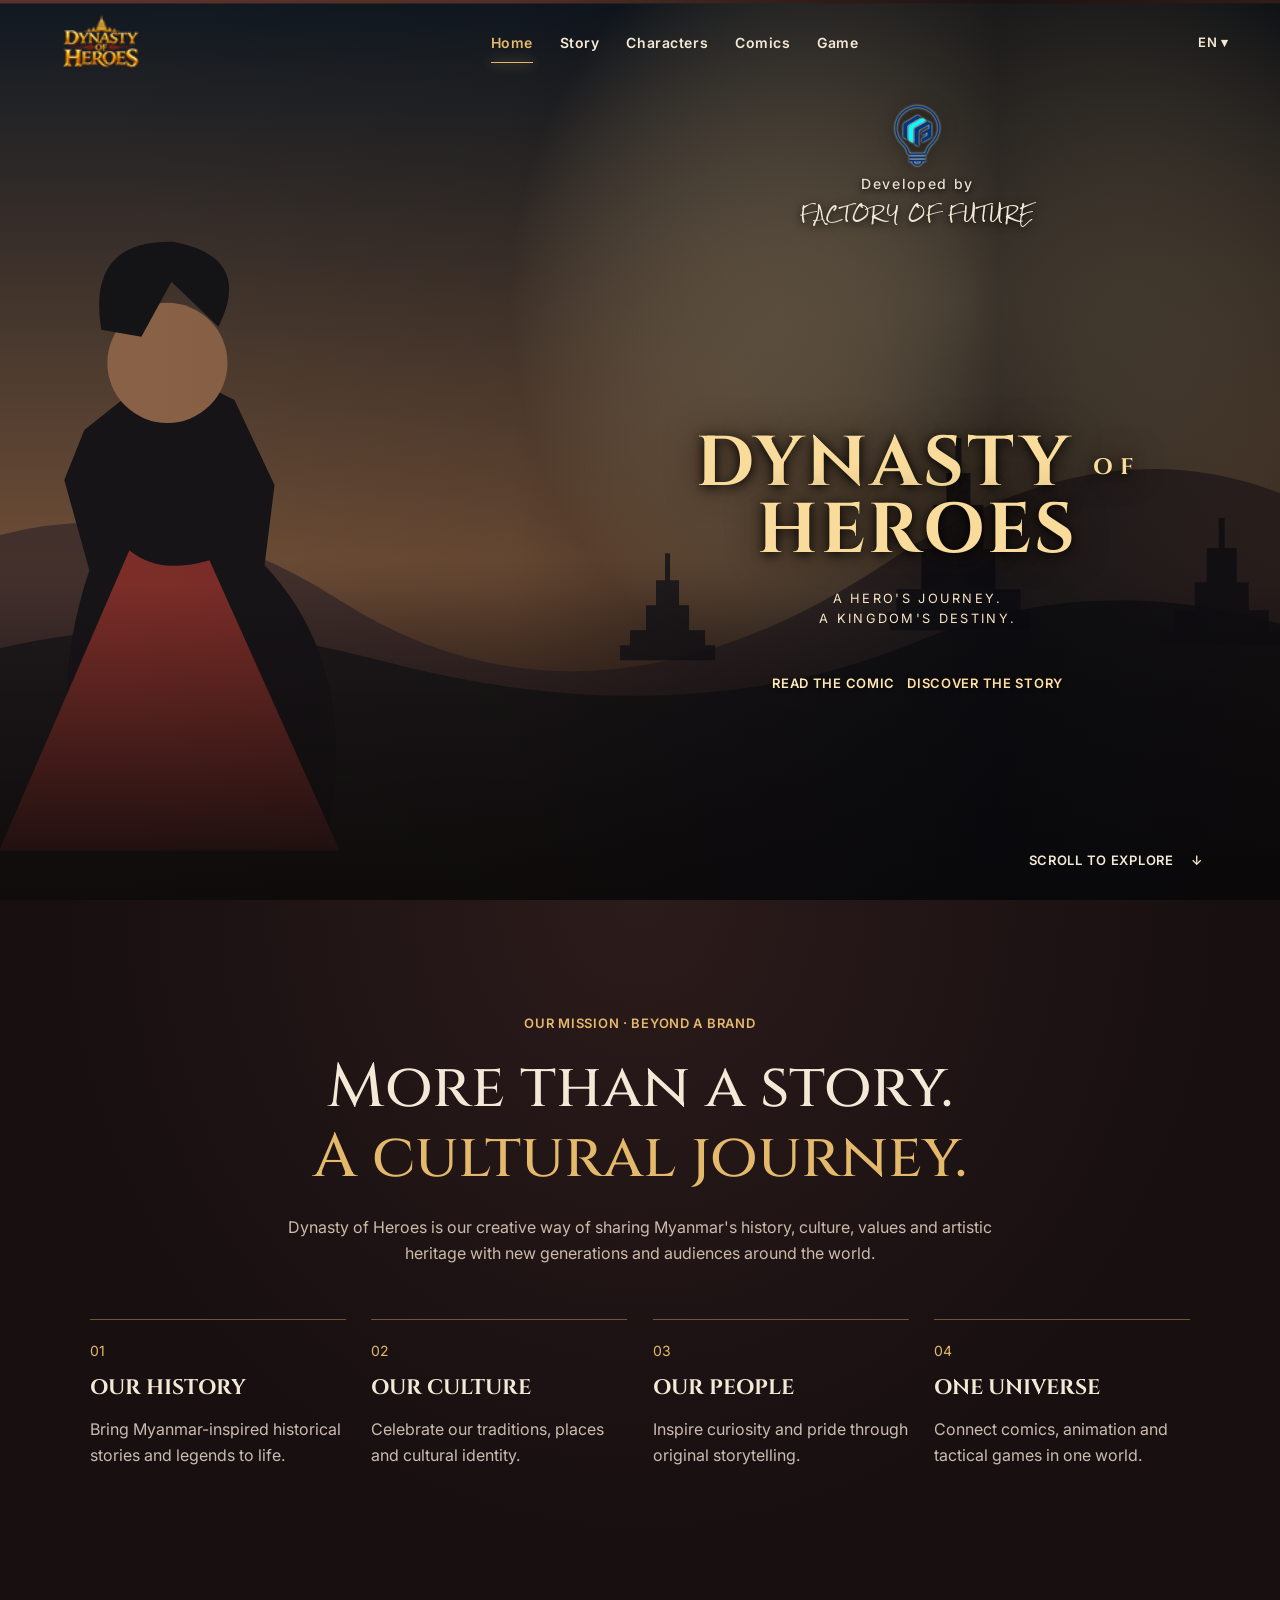
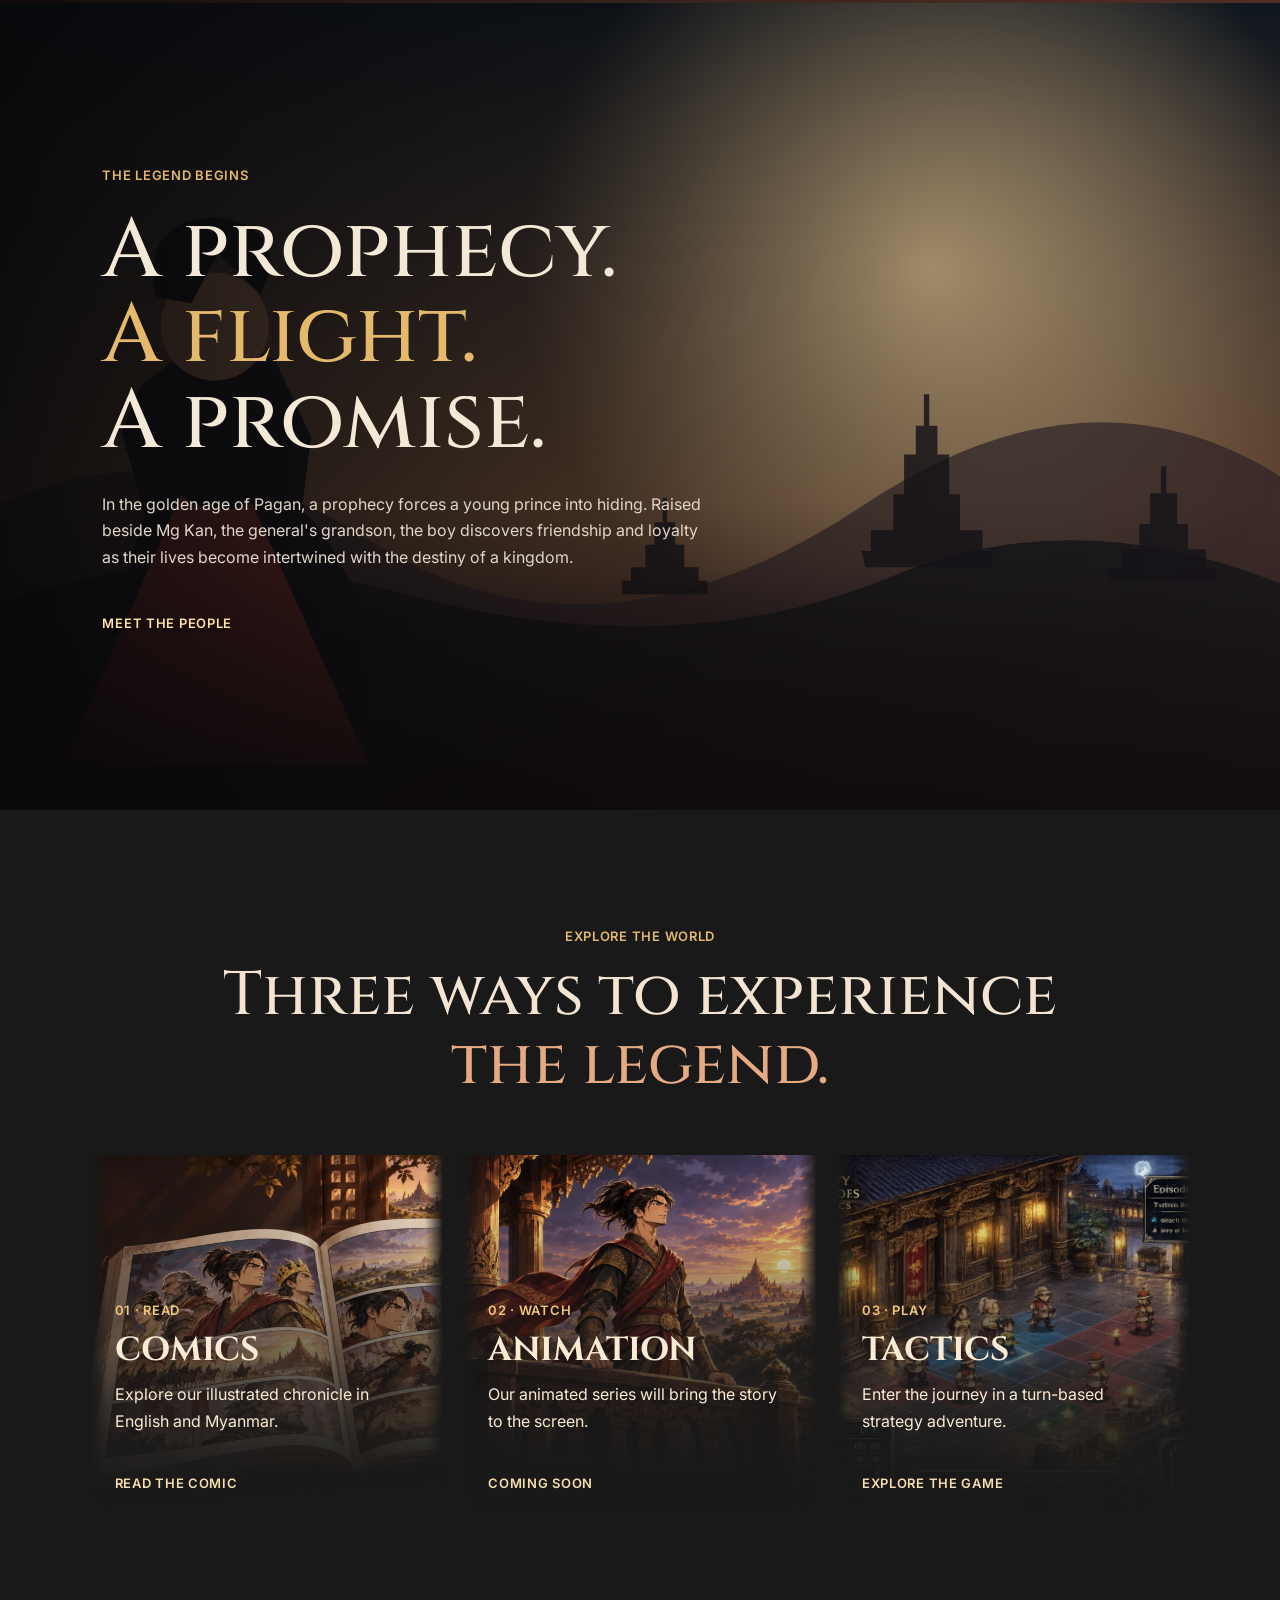
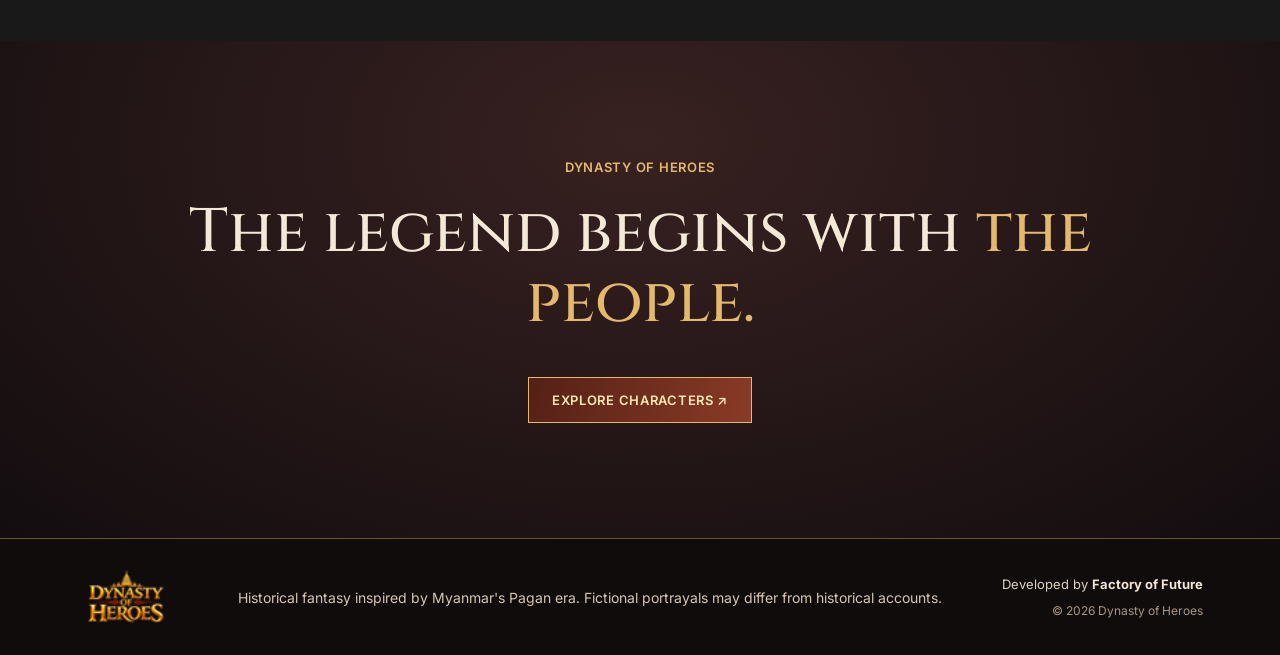
==== commit 49c309bf: "Use text-only links for the three homepage hero and story actions" ====
--- a/index.html
+++ b/index.html
@@ -1,10 +1,10 @@
 <!doctype html>
-<html lang="en"><head><meta charset="utf-8"><meta name="viewport" content="width=device-width,initial-scale=1"><meta name="theme-color" content="#11100f"><title>Dynasty of Heroes — History Meets Legend</title><meta name="description" content="Discover Dynasty of Heroes: Myanmar-inspired history and culture through comics, animation and tactical games."><link rel="stylesheet" href="style.css?v=20261126-menu-inter"><link rel="stylesheet" href="home-brand.css?v=text-card-links"></head>
+<html lang="en"><head><meta charset="utf-8"><meta name="viewport" content="width=device-width,initial-scale=1"><meta name="theme-color" content="#11100f"><title>Dynasty of Heroes — History Meets Legend</title><meta name="description" content="Discover Dynasty of Heroes: Myanmar-inspired history and culture through comics, animation and tactical games."><link rel="stylesheet" href="style.css?v=20261126-menu-inter"><link rel="stylesheet" href="home-brand.css?v=text-home-links"></head>
 <body class="home-page"><div id="progress"></div><header class="site-header"><a class="brand" href="index.html" aria-label="Dynasty of Heroes homepage"><img class="brand-logo" src="assets/avatar.png" alt="Dynasty of Heroes"></a><button class="menu-toggle" aria-expanded="false" aria-label="Toggle menu">☰</button><nav class="site-menu"><a class="active" href="index.html">Home</a><a href="story.html">Story</a><a href="characters.html">Characters</a><a href="comics.html">Comics</a><a href="game.html">Game</a></nav><span class="language">EN ▾</span></header>
 <main>
-<section class="hero" id="home"><video class="hero-media" autoplay muted loop playsinline preload="metadata" poster="assets/hero-poster.svg"><source src="assets/GoldenWarrior_FutureWind_Banner_CalmDark.mp4" type="video/mp4"></video><div class="hero-shade"></div><div class="hero-copy"><div class="studio-credit"><img class="studio-credit__mark" src="assets/factory-of-future-mark.png" alt="" width="1143" height="1376"><span class="studio-credit__eyebrow">Developed by</span><span class="studio-credit__name">Factory of Future</span></div><h1>DYNASTY <i>OF</i><br>HEROES</h1><p>A HERO'S JOURNEY.<br>A KINGDOM'S DESTINY.</p><div class="actions"><a class="button gold" href="comics.html">READ THE COMIC ↗</a><a class="button outline" href="story.html">DISCOVER THE STORY ↓</a></div></div><div class="scroll-hint">SCROLL TO EXPLORE <span>↓</span></div></section>
+<section class="hero" id="home"><video class="hero-media" autoplay muted loop playsinline preload="metadata" poster="assets/hero-poster.svg"><source src="assets/GoldenWarrior_FutureWind_Banner_CalmDark.mp4" type="video/mp4"></video><div class="hero-shade"></div><div class="hero-copy"><div class="studio-credit"><img class="studio-credit__mark" src="assets/factory-of-future-mark.png" alt="" width="1143" height="1376"><span class="studio-credit__eyebrow">Developed by</span><span class="studio-credit__name">Factory of Future</span></div><h1>DYNASTY <i>OF</i><br>HEROES</h1><p>A HERO'S JOURNEY.<br>A KINGDOM'S DESTINY.</p><div class="actions"><a class="button gold" href="comics.html">READ THE COMIC</a><a class="button outline" href="story.html">DISCOVER THE STORY</a></div></div><div class="scroll-hint">SCROLL TO EXPLORE <span>↓</span></div></section>
 <section class="purpose section-padding" id="mission"><div class="section-label">OUR MISSION · BEYOND A BRAND</div><h2>More than a story.<br><em>A cultural journey.</em></h2><p class="section-intro">Dynasty of Heroes is our creative way of sharing Myanmar's history, culture, values and artistic heritage with new generations and audiences around the world.</p><div class="four"><article><span>01</span><h3>OUR HISTORY</h3><p>Bring Myanmar-inspired historical stories and legends to life.</p></article><article><span>02</span><h3>OUR CULTURE</h3><p>Celebrate our traditions, places and cultural identity.</p></article><article><span>03</span><h3>OUR PEOPLE</h3><p>Inspire curiosity and pride through original storytelling.</p></article><article><span>04</span><h3>ONE UNIVERSE</h3><p>Connect comics, animation and tactical games in one world.</p></article></div></section>
-<section class="story-scene" id="story"><video autoplay muted loop playsinline preload="none" poster="assets/hero-poster.svg"><source src="assets/HeroesBeneaththeGoldenPagoda_banner_4K.mp4" type="video/mp4"></video><div class="story-overlay"></div><div class="story-copy"><span class="section-label">THE LEGEND BEGINS</span><h2>A prophecy.<br><em>A flight.</em><br>A promise.</h2><p>In the golden age of Pagan, a prophecy forces a young prince into hiding. Raised beside Mg Kan, the general's grandson, the boy discovers friendship and loyalty as their lives become intertwined with the destiny of a kingdom.</p><a href="characters.html" class="button outline">MEET THE PEOPLE ↗</a></div></section>
+<section class="story-scene" id="story"><video autoplay muted loop playsinline preload="none" poster="assets/hero-poster.svg"><source src="assets/HeroesBeneaththeGoldenPagoda_banner_4K.mp4" type="video/mp4"></video><div class="story-overlay"></div><div class="story-copy"><span class="section-label">THE LEGEND BEGINS</span><h2>A prophecy.<br><em>A flight.</em><br>A promise.</h2><p>In the golden age of Pagan, a prophecy forces a young prince into hiding. Raised beside Mg Kan, the general's grandson, the boy discovers friendship and loyalty as their lives become intertwined with the destiny of a kingdom.</p><a href="characters.html" class="button outline">MEET THE PEOPLE</a></div></section>
 <section class="experiences section-padding" id="experiences"><span class="section-label">EXPLORE THE WORLD</span><h2>Three ways to experience <em>the legend.</em></h2><div class="experience-grid"><article class="experience"><img src="assets/home-comics.webp" alt="An open Dynasty of Heroes comic" loading="lazy"><div class="experience-copy"><span>01 · READ</span><h3>COMICS</h3><p>Explore our illustrated chronicle in English and Myanmar.</p><a class="coming" href="comics.html">READ THE COMIC</a></div></article><article class="experience"><img src="assets/home-animation.webp" alt="The hero overlooking ancient Bagan at dusk" loading="lazy"><div class="experience-copy"><span>02 · WATCH</span><h3>ANIMATION</h3><p>Our animated series will bring the story to the screen.</p><span class="coming">COMING SOON</span></div></article><article class="experience"><img src="assets/home-tactics.webp" alt="Dynasty of Heroes Tactics demo showing the palace escape mission" loading="lazy"><div class="experience-copy"><span>03 · PLAY</span><h3>TACTICS</h3><p>Enter the journey in a turn-based strategy adventure.</p><a class="coming" href="game.html">EXPLORE THE GAME</a></div></article></div></section>
 <section class="closing section-padding"><span class="section-label">DYNASTY OF HEROES</span><h2>The legend begins with <em>the people.</em></h2><a class="button gold" href="characters.html">EXPLORE CHARACTERS ↗</a></section></main>
 <footer><a class="brand" href="index.html" aria-label="Dynasty of Heroes homepage"><img class="brand-logo" src="assets/avatar.png" alt="Dynasty of Heroes"></a><span>Historical fantasy inspired by Myanmar's Pagan era. Fictional portrayals may differ from historical accounts.</span><span class="site-credit">Developed by <strong>Factory of Future</strong><small>© 2026 Dynasty of Heroes</small></span></footer><script src="main.js"></script></body></html>
--- a/home-brand.css
+++ b/home-brand.css
@@ -172,3 +172,15 @@
   text-decoration: underline;
   text-underline-offset: .25em;
 }
+
+.home-page :is(.hero-copy, .story-copy) .button {
+  background: transparent;
+  border: 0;
+  box-shadow: none;
+  padding-inline: 0;
+  text-shadow: 0 1px 4px #130d08;
+}
+.home-page :is(.hero-copy, .story-copy) .button:is(:hover, :focus-visible) {
+  text-decoration: underline;
+  text-underline-offset: .25em;
+}
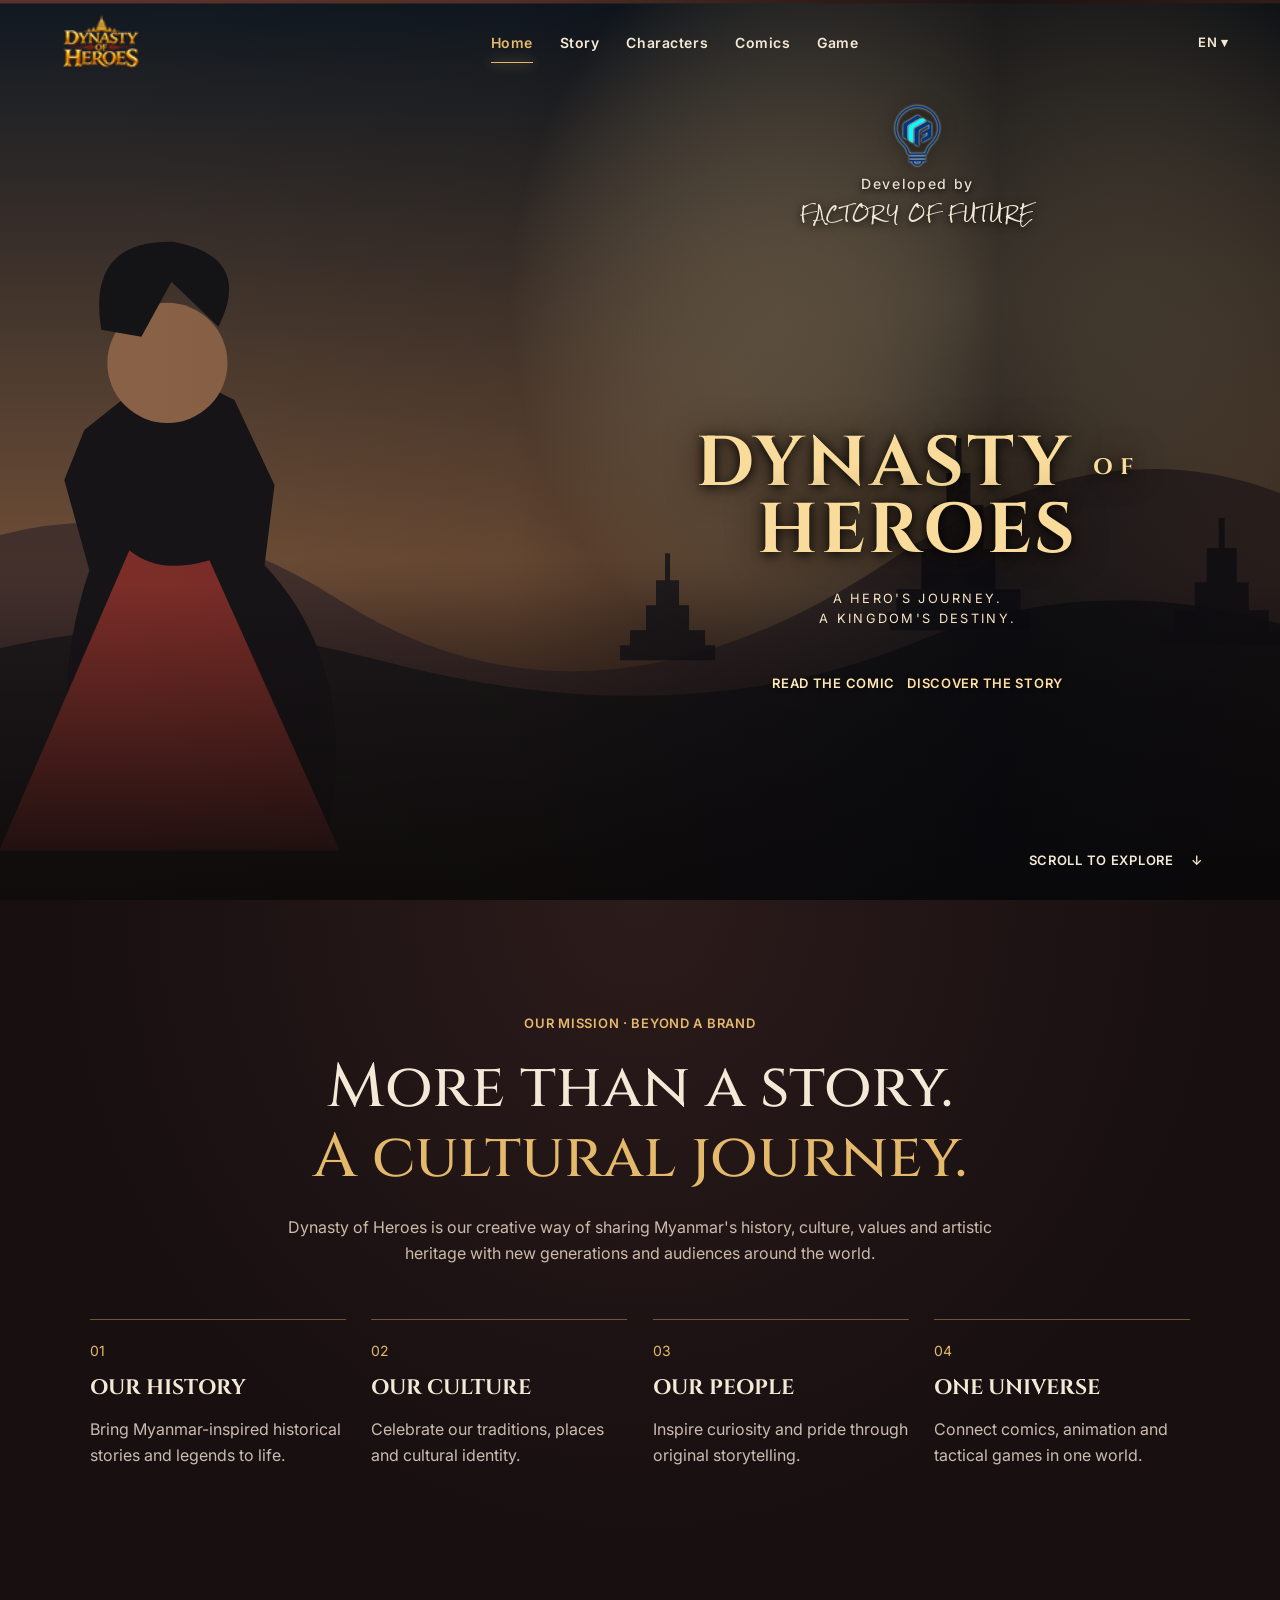
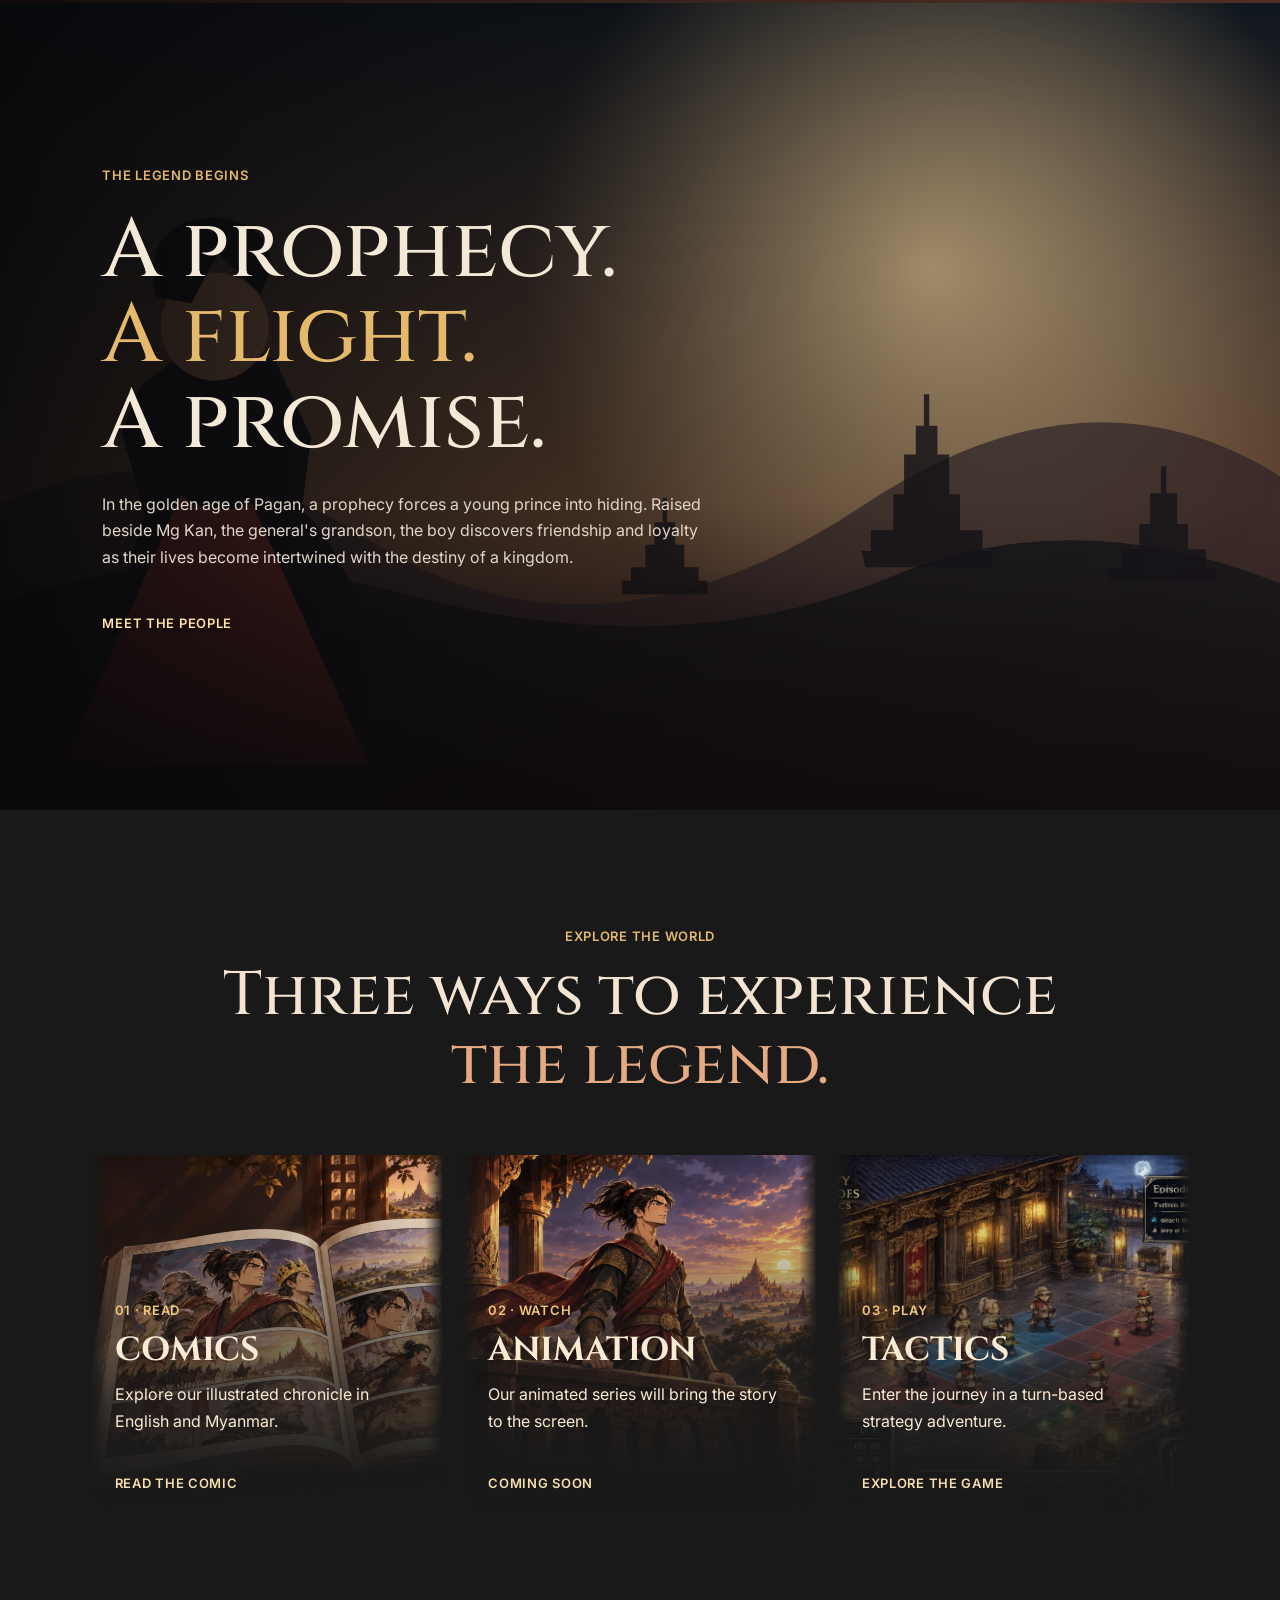
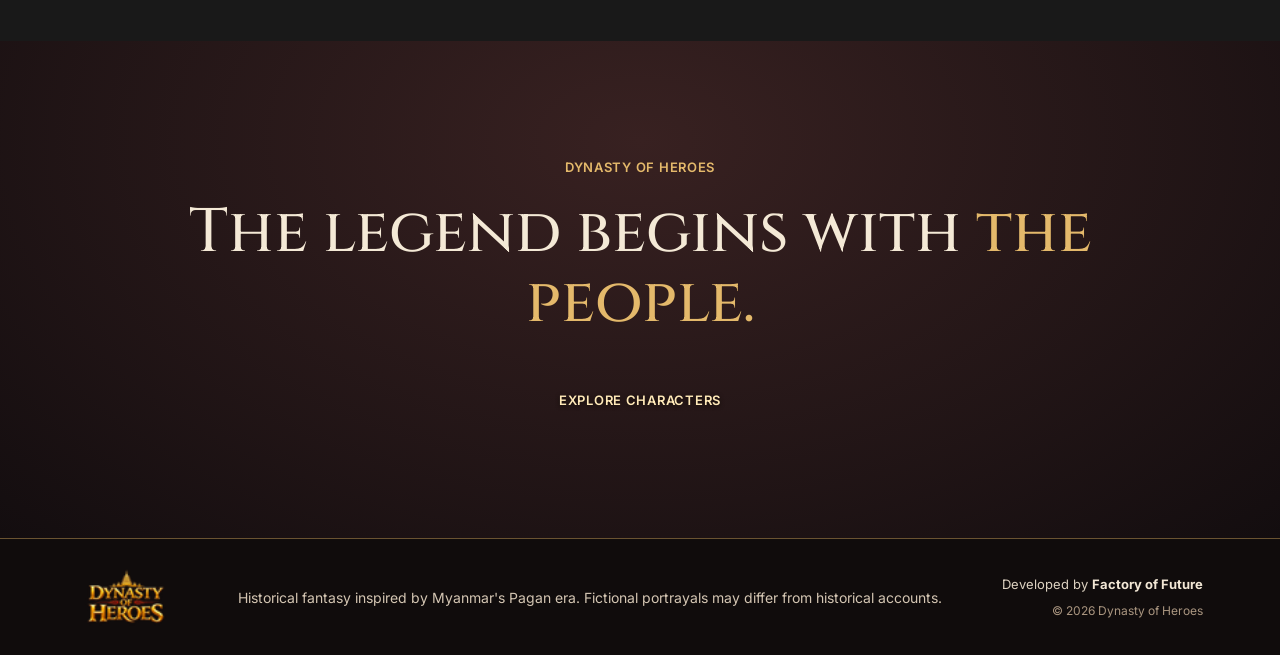
==== commit 2a53c10e: "Match Explore Characters to homepage text links" ====
--- a/index.html
+++ b/index.html
@@ -1,10 +1,10 @@
 <!doctype html>
-<html lang="en"><head><meta charset="utf-8"><meta name="viewport" content="width=device-width,initial-scale=1"><meta name="theme-color" content="#11100f"><title>Dynasty of Heroes — History Meets Legend</title><meta name="description" content="Discover Dynasty of Heroes: Myanmar-inspired history and culture through comics, animation and tactical games."><link rel="stylesheet" href="style.css?v=20261126-menu-inter"><link rel="stylesheet" href="home-brand.css?v=text-home-links"></head>
+<html lang="en"><head><meta charset="utf-8"><meta name="viewport" content="width=device-width,initial-scale=1"><meta name="theme-color" content="#11100f"><title>Dynasty of Heroes — History Meets Legend</title><meta name="description" content="Discover Dynasty of Heroes: Myanmar-inspired history and culture through comics, animation and tactical games."><link rel="stylesheet" href="style.css?v=20261126-menu-inter"><link rel="stylesheet" href="home-brand.css?v=text-closing-link"></head>
 <body class="home-page"><div id="progress"></div><header class="site-header"><a class="brand" href="index.html" aria-label="Dynasty of Heroes homepage"><img class="brand-logo" src="assets/avatar.png" alt="Dynasty of Heroes"></a><button class="menu-toggle" aria-expanded="false" aria-label="Toggle menu">☰</button><nav class="site-menu"><a class="active" href="index.html">Home</a><a href="story.html">Story</a><a href="characters.html">Characters</a><a href="comics.html">Comics</a><a href="game.html">Game</a></nav><span class="language">EN ▾</span></header>
 <main>
 <section class="hero" id="home"><video class="hero-media" autoplay muted loop playsinline preload="metadata" poster="assets/hero-poster.svg"><source src="assets/GoldenWarrior_FutureWind_Banner_CalmDark.mp4" type="video/mp4"></video><div class="hero-shade"></div><div class="hero-copy"><div class="studio-credit"><img class="studio-credit__mark" src="assets/factory-of-future-mark.png" alt="" width="1143" height="1376"><span class="studio-credit__eyebrow">Developed by</span><span class="studio-credit__name">Factory of Future</span></div><h1>DYNASTY <i>OF</i><br>HEROES</h1><p>A HERO'S JOURNEY.<br>A KINGDOM'S DESTINY.</p><div class="actions"><a class="button gold" href="comics.html">READ THE COMIC</a><a class="button outline" href="story.html">DISCOVER THE STORY</a></div></div><div class="scroll-hint">SCROLL TO EXPLORE <span>↓</span></div></section>
 <section class="purpose section-padding" id="mission"><div class="section-label">OUR MISSION · BEYOND A BRAND</div><h2>More than a story.<br><em>A cultural journey.</em></h2><p class="section-intro">Dynasty of Heroes is our creative way of sharing Myanmar's history, culture, values and artistic heritage with new generations and audiences around the world.</p><div class="four"><article><span>01</span><h3>OUR HISTORY</h3><p>Bring Myanmar-inspired historical stories and legends to life.</p></article><article><span>02</span><h3>OUR CULTURE</h3><p>Celebrate our traditions, places and cultural identity.</p></article><article><span>03</span><h3>OUR PEOPLE</h3><p>Inspire curiosity and pride through original storytelling.</p></article><article><span>04</span><h3>ONE UNIVERSE</h3><p>Connect comics, animation and tactical games in one world.</p></article></div></section>
 <section class="story-scene" id="story"><video autoplay muted loop playsinline preload="none" poster="assets/hero-poster.svg"><source src="assets/HeroesBeneaththeGoldenPagoda_banner_4K.mp4" type="video/mp4"></video><div class="story-overlay"></div><div class="story-copy"><span class="section-label">THE LEGEND BEGINS</span><h2>A prophecy.<br><em>A flight.</em><br>A promise.</h2><p>In the golden age of Pagan, a prophecy forces a young prince into hiding. Raised beside Mg Kan, the general's grandson, the boy discovers friendship and loyalty as their lives become intertwined with the destiny of a kingdom.</p><a href="characters.html" class="button outline">MEET THE PEOPLE</a></div></section>
 <section class="experiences section-padding" id="experiences"><span class="section-label">EXPLORE THE WORLD</span><h2>Three ways to experience <em>the legend.</em></h2><div class="experience-grid"><article class="experience"><img src="assets/home-comics.webp" alt="An open Dynasty of Heroes comic" loading="lazy"><div class="experience-copy"><span>01 · READ</span><h3>COMICS</h3><p>Explore our illustrated chronicle in English and Myanmar.</p><a class="coming" href="comics.html">READ THE COMIC</a></div></article><article class="experience"><img src="assets/home-animation.webp" alt="The hero overlooking ancient Bagan at dusk" loading="lazy"><div class="experience-copy"><span>02 · WATCH</span><h3>ANIMATION</h3><p>Our animated series will bring the story to the screen.</p><span class="coming">COMING SOON</span></div></article><article class="experience"><img src="assets/home-tactics.webp" alt="Dynasty of Heroes Tactics demo showing the palace escape mission" loading="lazy"><div class="experience-copy"><span>03 · PLAY</span><h3>TACTICS</h3><p>Enter the journey in a turn-based strategy adventure.</p><a class="coming" href="game.html">EXPLORE THE GAME</a></div></article></div></section>
-<section class="closing section-padding"><span class="section-label">DYNASTY OF HEROES</span><h2>The legend begins with <em>the people.</em></h2><a class="button gold" href="characters.html">EXPLORE CHARACTERS ↗</a></section></main>
+<section class="closing section-padding"><span class="section-label">DYNASTY OF HEROES</span><h2>The legend begins with <em>the people.</em></h2><a class="button gold" href="characters.html">EXPLORE CHARACTERS</a></section></main>
 <footer><a class="brand" href="index.html" aria-label="Dynasty of Heroes homepage"><img class="brand-logo" src="assets/avatar.png" alt="Dynasty of Heroes"></a><span>Historical fantasy inspired by Myanmar's Pagan era. Fictional portrayals may differ from historical accounts.</span><span class="site-credit">Developed by <strong>Factory of Future</strong><small>© 2026 Dynasty of Heroes</small></span></footer><script src="main.js"></script></body></html>
--- a/home-brand.css
+++ b/home-brand.css
@@ -173,14 +173,14 @@
   text-underline-offset: .25em;
 }
 
-.home-page :is(.hero-copy, .story-copy) .button {
+.home-page :is(.hero-copy, .story-copy, .closing) .button {
   background: transparent;
   border: 0;
   box-shadow: none;
   padding-inline: 0;
   text-shadow: 0 1px 4px #130d08;
 }
-.home-page :is(.hero-copy, .story-copy) .button:is(:hover, :focus-visible) {
+.home-page :is(.hero-copy, .story-copy, .closing) .button:is(:hover, :focus-visible) {
   text-decoration: underline;
   text-underline-offset: .25em;
 }
